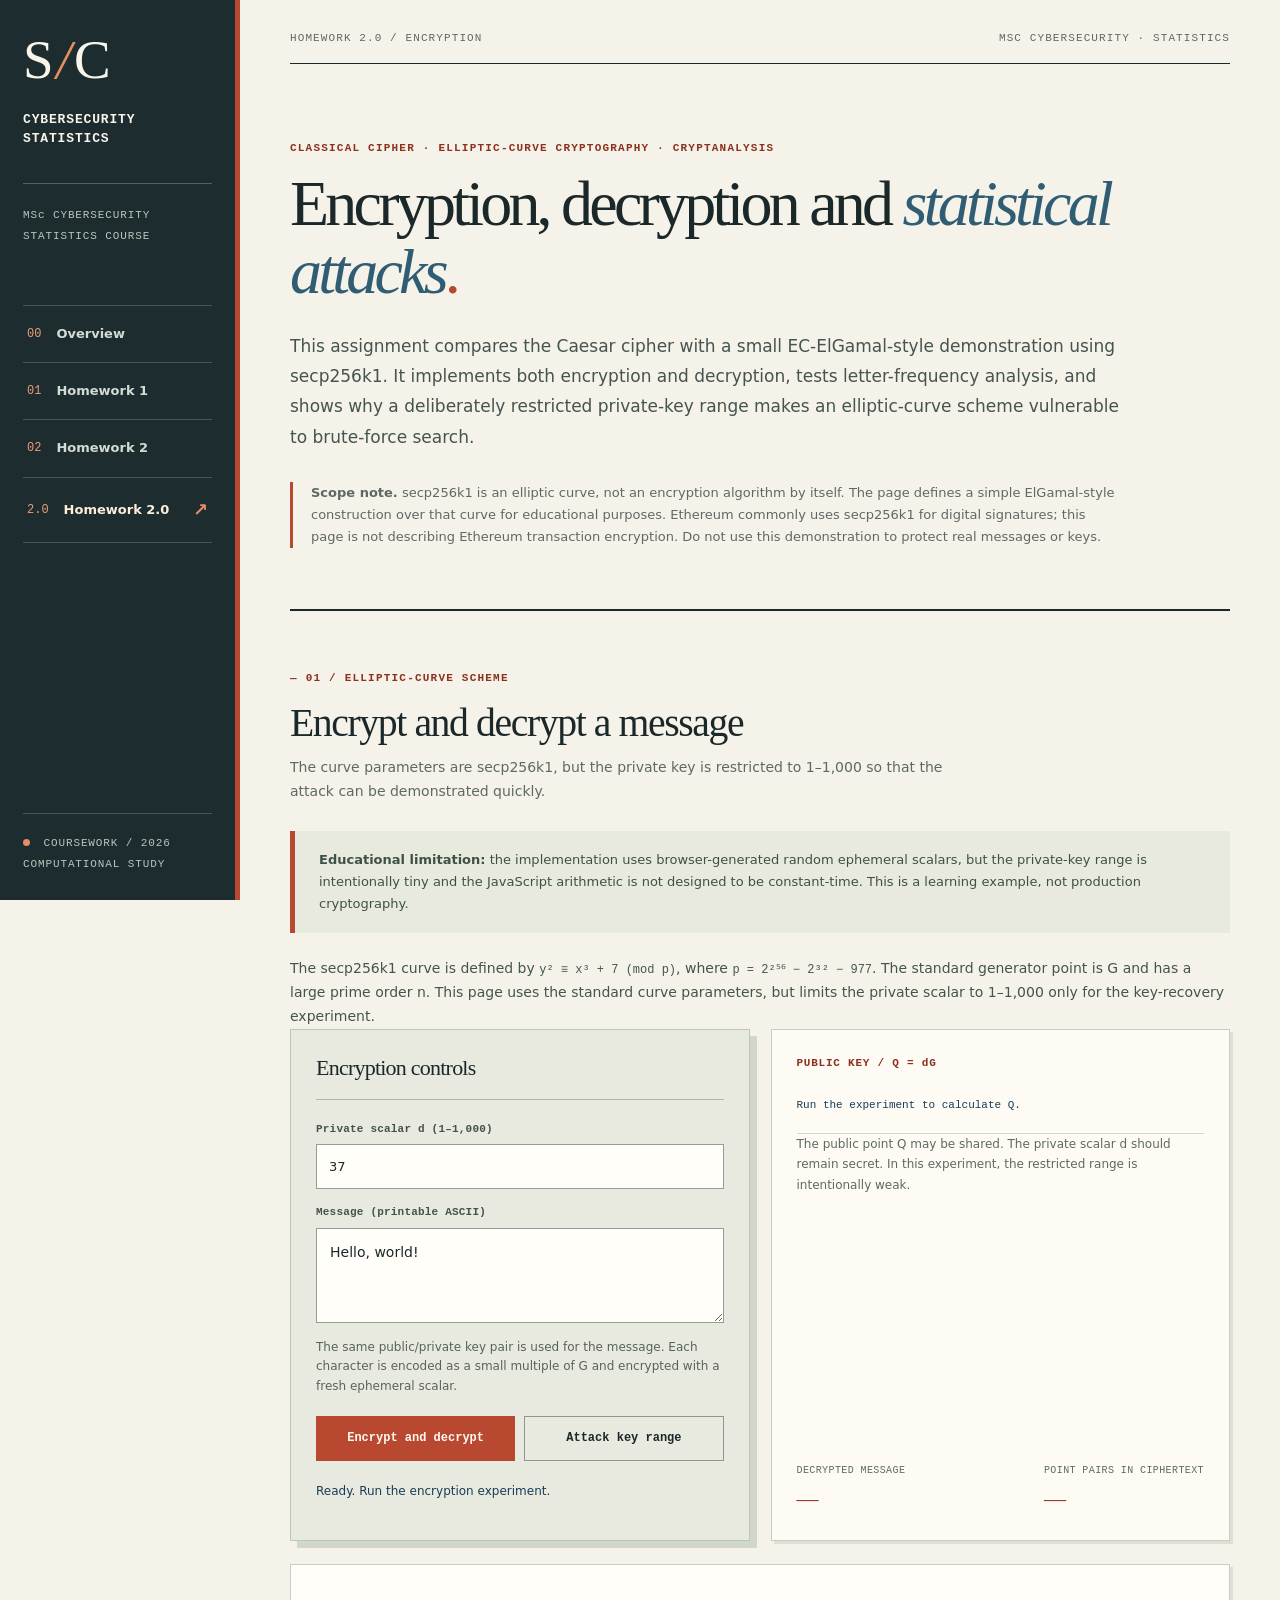
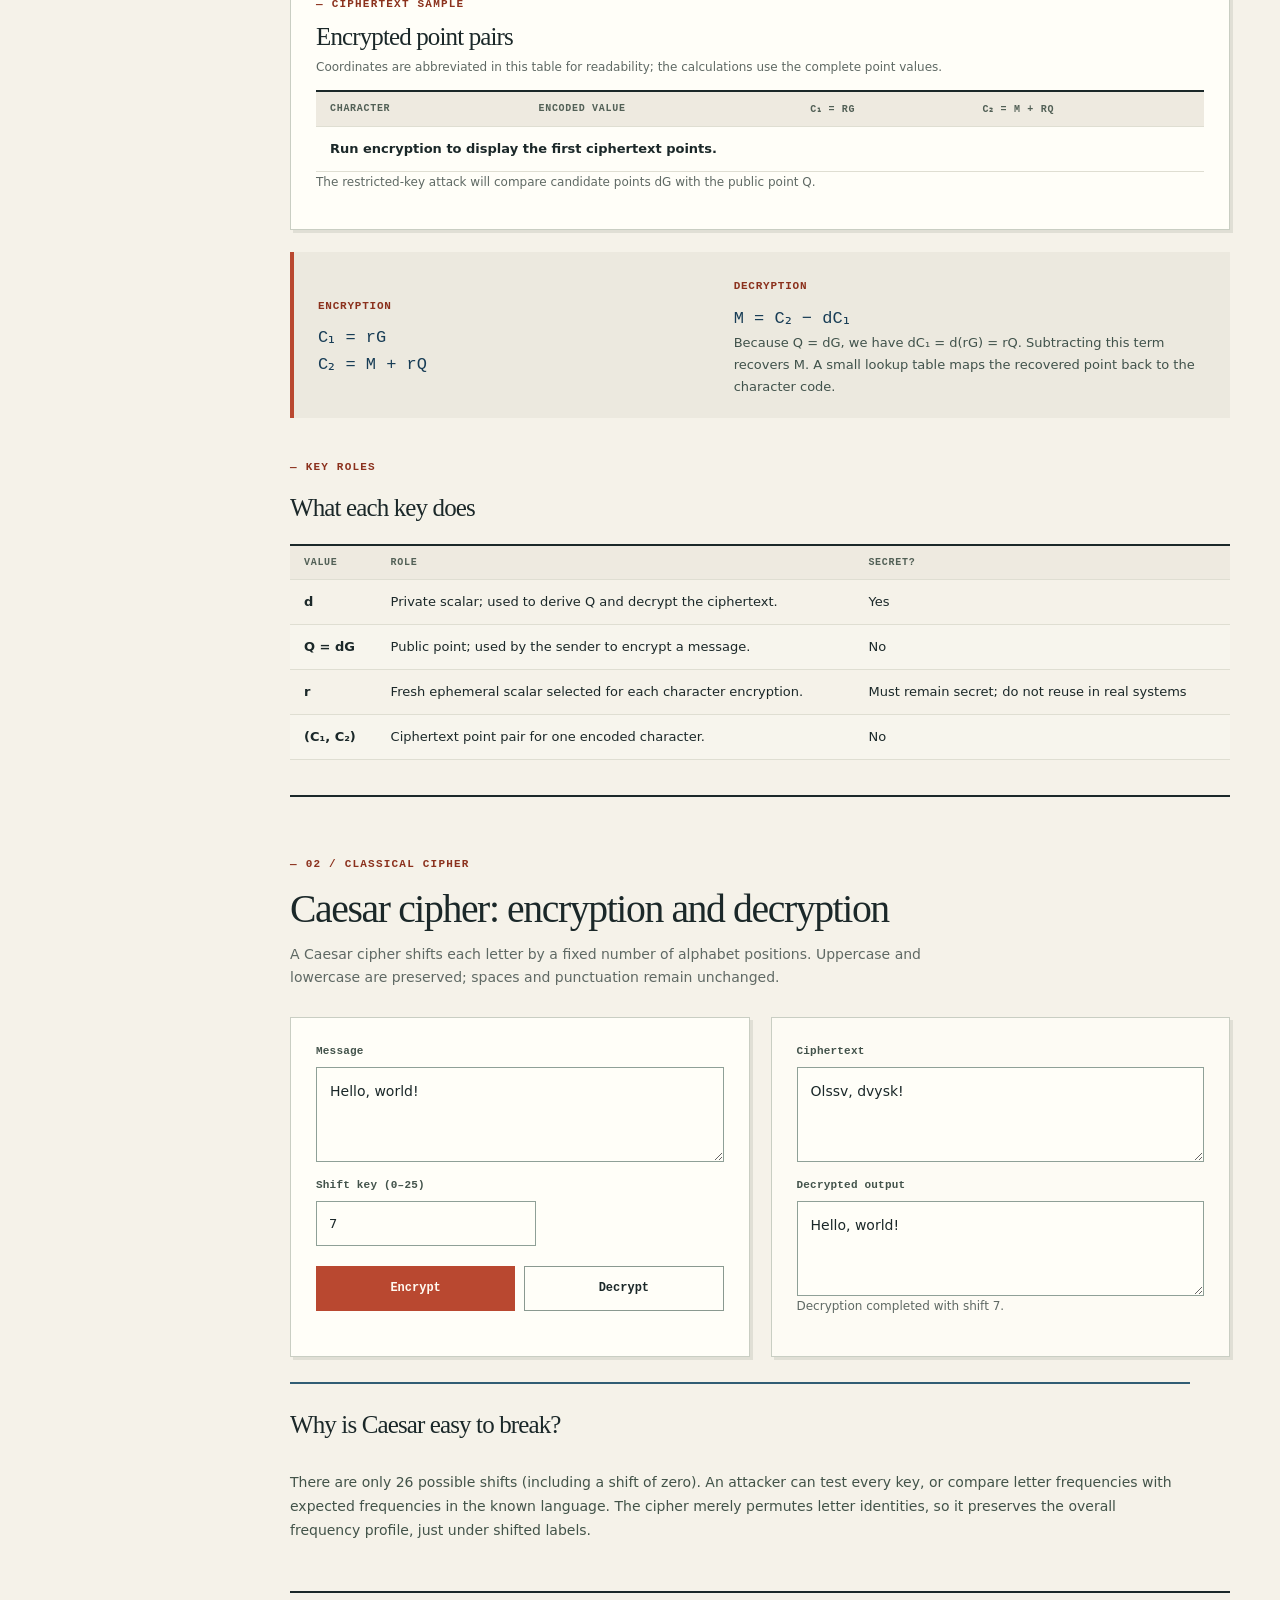
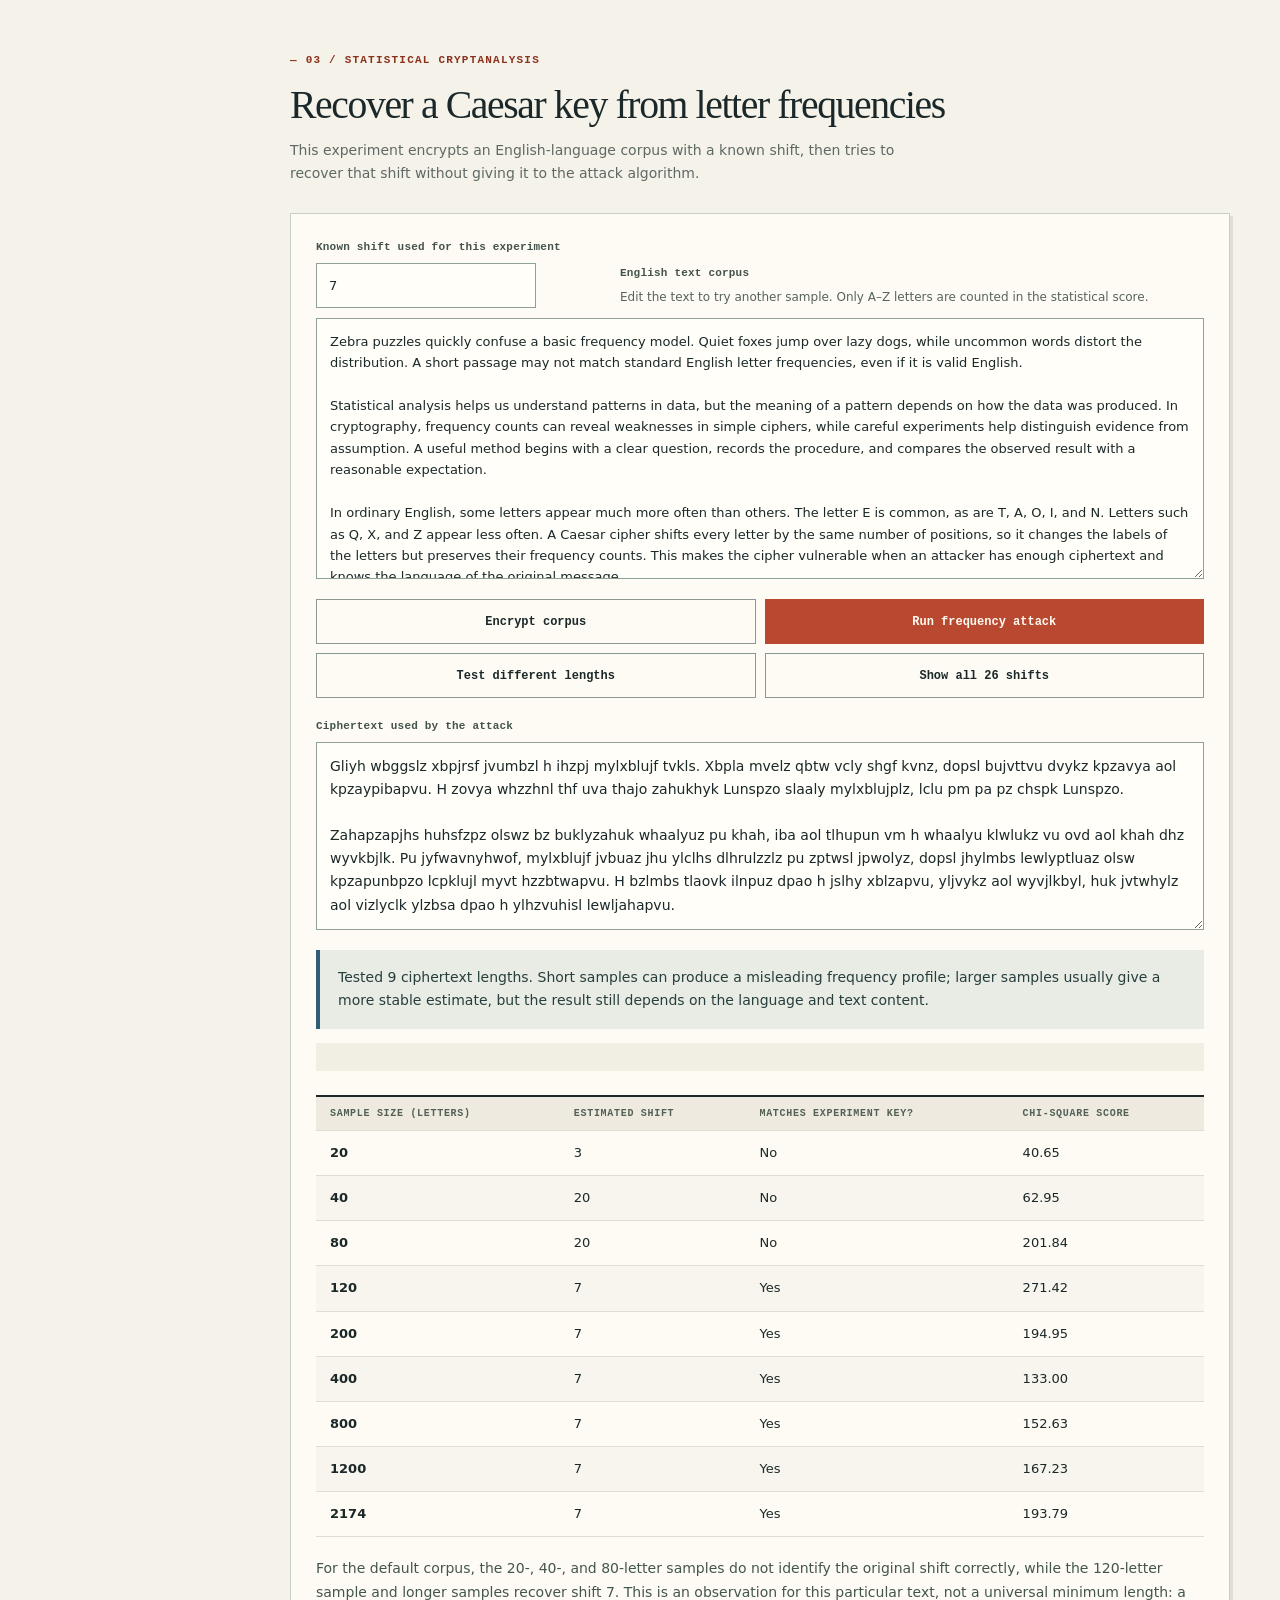
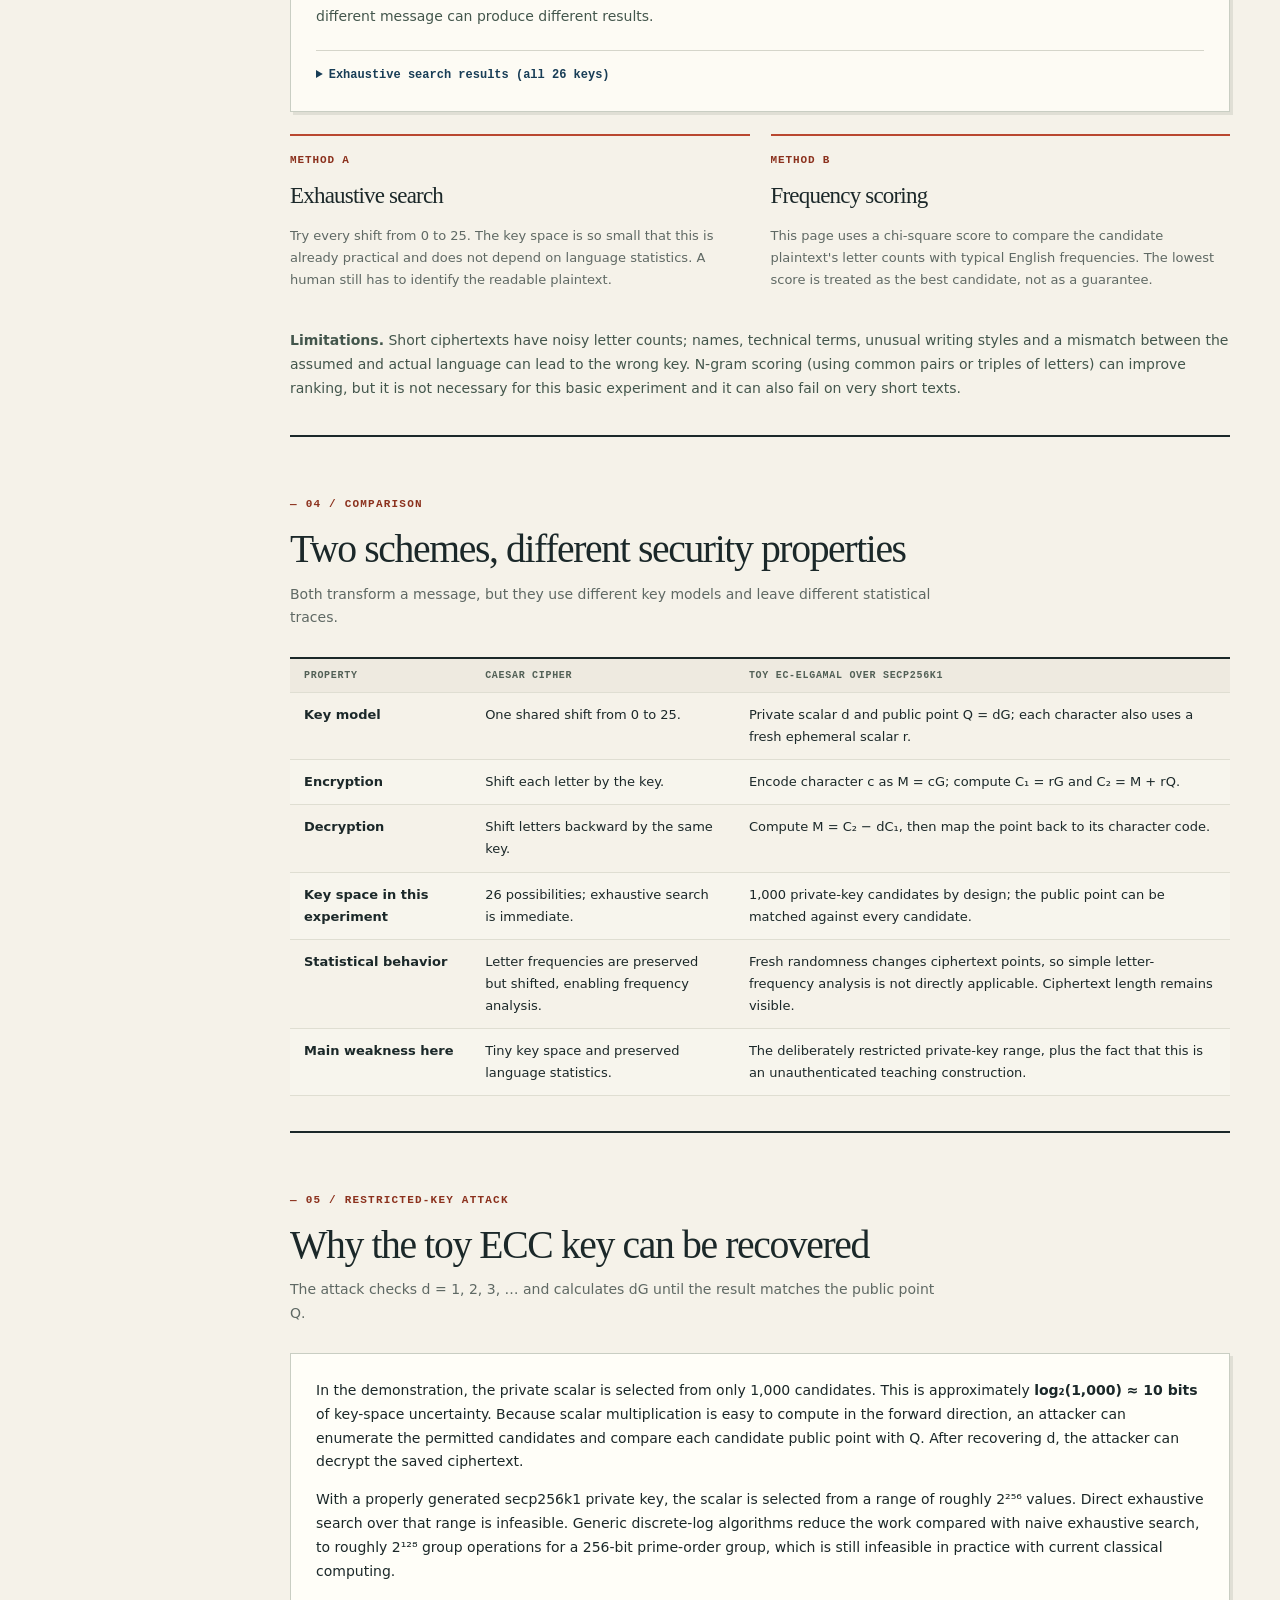
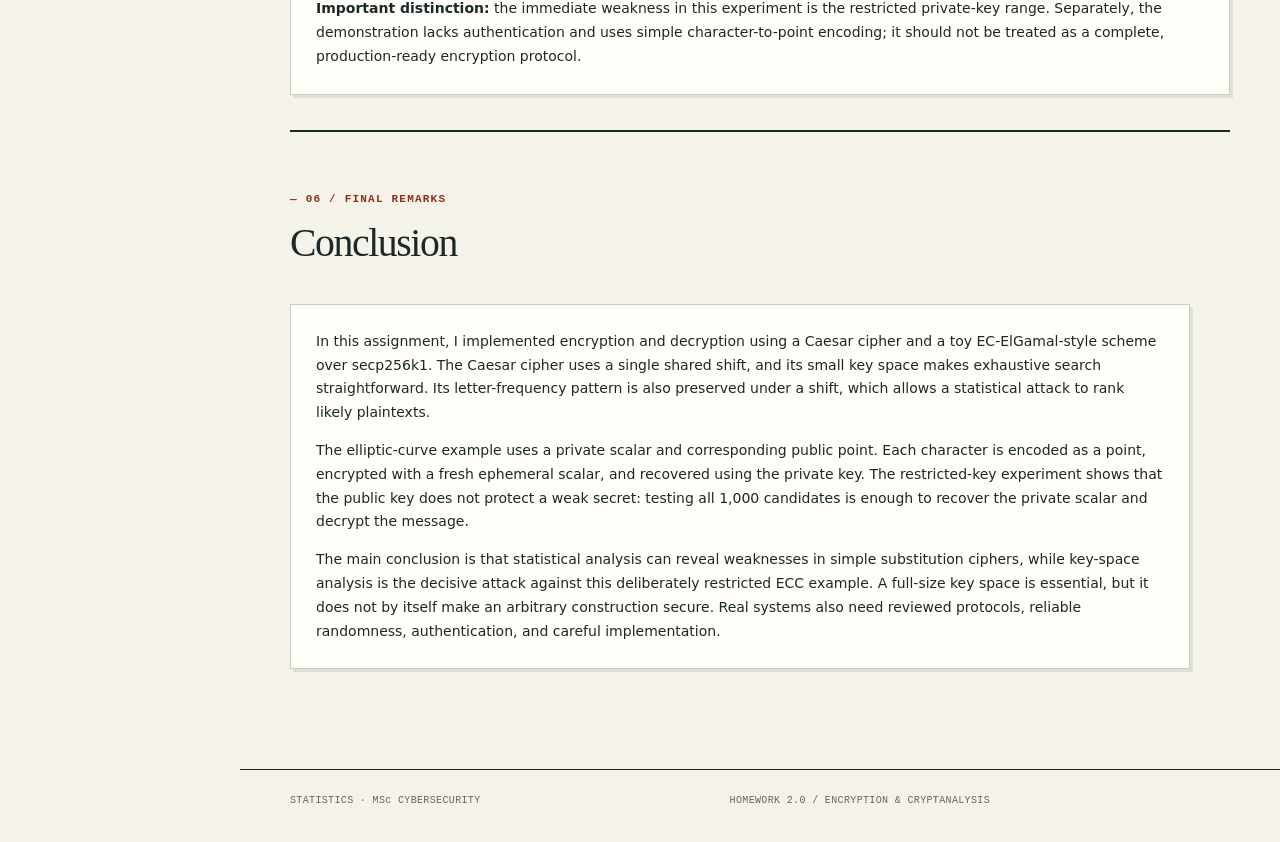
==== homework2-0.html @ fcee2ee7 "homework2" ====
<!DOCTYPE html>
<html lang="en">
<head>
  <meta charset="utf-8">
  <meta name="viewport" content="width=device-width, initial-scale=1">
  <meta name="description" content="Homework 2.0: a toy elliptic-curve encryption demonstration, Caesar cipher, and statistical cryptanalysis.">
  <title>Homework 2.0 — Encryption and Statistical Cryptanalysis</title>
  <link rel="stylesheet" href="css/style.css">
  <link rel="stylesheet" href="css/homework2-0.css">
  <script src="js/secp256k1-toy.js" defer></script>
  <script src="js/classical-cipher.js" defer></script>
  <script src="js/homework2-0.js" defer></script>
</head>
<body>
<header class="siteRail" aria-label="Course navigation">
  <a href="index.html" class="railIdentity" aria-label="Cybersecurity Statistics home"><span class="railMark">S<span class="markSlash">/</span>C</span><span class="railName">CYBERSECURITY<br>STATISTICS</span></a>
  <div class="railDivider"></div>
  <div class="railEyebrow">MSc CYBERSECURITY<br>STATISTICS COURSE</div>
  <nav class="railNav" aria-label="Main navigation">
    <a href="index.html"><span class="railNum">00</span> Overview</a>
    <a href="homework1.html"><span class="railNum">01</span> Homework 1</a>
    <a href="homework2.html"><span class="railNum">02</span> Homework 2</a>
    <a class="isCurrent" href="homework2-0.html"><span class="railNum">2.0</span> Homework 2.0</a>
  </nav>
  <div class="railFoot"><span class="railDot" aria-hidden="true"></span> COURSEWORK / 2026<br>COMPUTATIONAL STUDY</div>
</header>

<main class="wrap">
  <div class="documentHeader"><span>HOMEWORK 2.0 / ENCRYPTION</span><span>MSc CYBERSECURITY · STATISTICS</span></div>

  <section class="walletIntro" aria-labelledby="pageTitle">
    <p class="overline">Classical cipher · Elliptic-curve cryptography · Cryptanalysis</p>
    <h1 id="pageTitle">Encryption, decryption and <em>statistical attacks</em><span class="period">.</span></h1>
    <p class="lead">This assignment compares the Caesar cipher with a small EC-ElGamal-style demonstration using secp256k1. It implements both encryption and decryption, tests letter-frequency analysis, and shows why a deliberately restricted private-key range makes an elliptic-curve scheme vulnerable to brute-force search.</p>
    <p class="walletContext"><strong>Scope note.</strong> secp256k1 is an elliptic curve, not an encryption algorithm by itself. The page defines a simple ElGamal-style construction over that curve for educational purposes. Ethereum commonly uses secp256k1 for digital signatures; this page is not describing Ethereum transaction encryption. Do not use this demonstration to protect real messages or keys.</p>
  </section>

  <section class="section" id="ecc-demo" aria-labelledby="eccTitle">
    <div class="sectionhead">
      <div><span class="tag">01 / Elliptic-curve scheme</span><h2 id="eccTitle">Encrypt and decrypt a message</h2><p class="sub">The curve parameters are secp256k1, but the private key is restricted to 1–1,000 so that the attack can be demonstrated quickly.</p></div>
    </div>

    <div class="callout eccWarning"><strong>Educational limitation:</strong> the implementation uses browser-generated random ephemeral scalars, but the private-key range is intentionally tiny and the JavaScript arithmetic is not designed to be constant-time. This is a learning example, not production cryptography.</div>
    <p class="walletParagraph">The secp256k1 curve is defined by <code>y² ≡ x³ + 7 (mod p)</code>, where <code>p = 2²⁵⁶ − 2³² − 977</code>. The standard generator point is G and has a large prime order n. This page uses the standard curve parameters, but limits the private scalar to 1–1,000 only for the key-recovery experiment.</p>

    <div class="grid two eccLayout">
      <div class="card controlPanel eccControls">
        <h3>Encryption controls</h3>
        <div class="field">
          <label for="eccPrivateKey">Private scalar d (1–1,000)</label>
          <input id="eccPrivateKey" type="number" min="1" max="1000" step="1" value="37">
        </div>
        <div class="field eccMessageField">
          <label for="eccMessage">Message (printable ASCII)</label>
          <textarea id="eccMessage" rows="3" maxlength="80">Hello, world!</textarea>
        </div>
        <p class="inputHint">The same public/private key pair is used for the message. Each character is encoded as a small multiple of G and encrypted with a fresh ephemeral scalar.</p>
        <div class="buttons">
          <button class="btn primary" id="eccEncryptBtn" type="button">Encrypt and decrypt</button>
          <button class="btn" id="eccAttackBtn" type="button">Attack key range</button>
        </div>
        <p class="status" id="eccStatus" role="status" aria-live="polite">Ready. Run the encryption experiment.</p>
      </div>

      <div class="card eccKeyCard">
        <p class="exampleLabel">PUBLIC KEY / Q = dG</p>
        <div class="eccKeyValue" id="eccPublicKey">Run the experiment to calculate Q.</div>
        <p class="small">The public point Q may be shared. The private scalar d should remain secret. In this experiment, the restricted range is intentionally weak.</p>
        <div class="eccResultPair">
          <div><span>Decrypted message</span><strong id="eccDecrypted">—</strong></div>
          <div><span>Point pairs in ciphertext</span><strong id="eccPairCount">—</strong></div>
        </div>
      </div>
    </div>

    <div class="card eccCipherCard">
      <div class="sectionhead compactHead"><div><span class="tag">Ciphertext sample</span><h3>Encrypted point pairs</h3><p class="sub">Coordinates are abbreviated in this table for readability; the calculations use the complete point values.</p></div></div>
      <div class="tableWrap">
        <table class="walletTable">
          <thead><tr><th scope="col">Character</th><th scope="col">Encoded value</th><th scope="col">C₁ = rG</th><th scope="col">C₂ = M + rQ</th></tr></thead>
          <tbody id="eccCipherRows"><tr><td colspan="4">Run encryption to display the first ciphertext points.</td></tr></tbody>
        </table>
      </div>
      <p class="small" id="eccAttackResult" aria-live="polite">The restricted-key attack will compare candidate points dG with the public point Q.</p>
    </div>

    <div class="walletPath eccFormulaPath">
      <div><span class="exampleLabel">ENCRYPTION</span><div class="pathText">C₁ = rG<br>C₂ = M + rQ</div></div>
      <div><span class="exampleLabel">DECRYPTION</span><div class="pathText">M = C₂ − dC₁</div><p>Because Q = dG, we have dC₁ = d(rG) = rQ. Subtracting this term recovers M. A small lookup table maps the recovered point back to the character code.</p></div>
    </div>

    <div class="sectionhead subsectionHead"><div><span class="tag">Key roles</span><h3>What each key does</h3></div></div>
    <div class="tableWrap">
      <table class="walletTable">
        <thead><tr><th scope="col">Value</th><th scope="col">Role</th><th scope="col">Secret?</th></tr></thead>
        <tbody>
          <tr><td>d</td><td>Private scalar; used to derive Q and decrypt the ciphertext.</td><td>Yes</td></tr>
          <tr><td>Q = dG</td><td>Public point; used by the sender to encrypt a message.</td><td>No</td></tr>
          <tr><td>r</td><td>Fresh ephemeral scalar selected for each character encryption.</td><td>Must remain secret; do not reuse in real systems</td></tr>
          <tr><td>(C₁, C₂)</td><td>Ciphertext point pair for one encoded character.</td><td>No</td></tr>
        </tbody>
      </table>
    </div>
  </section>

  <section class="section" id="caesar-demo" aria-labelledby="caesarTitle">
    <div class="sectionhead"><div><span class="tag">02 / Classical cipher</span><h2 id="caesarTitle">Caesar cipher: encryption and decryption</h2><p class="sub">A Caesar cipher shifts each letter by a fixed number of alphabet positions. Uppercase and lowercase are preserved; spaces and punctuation remain unchanged.</p></div></div>
    <div class="grid two">
      <div class="card">
        <div class="field"><label for="caesarMessage">Message</label><textarea id="caesarMessage" rows="3">Hello, world!</textarea></div>
        <div class="field caesarShiftField"><label for="caesarShift">Shift key (0–25)</label><input id="caesarShift" type="number" min="0" max="25" step="1" value="7"></div>
        <div class="buttons"><button class="btn primary" id="caesarEncryptBtn" type="button">Encrypt</button><button class="btn" id="caesarDecryptBtn" type="button">Decrypt</button></div>
      </div>
      <div class="card caesarOutputCard">
        <div class="field"><label for="caesarCiphertext">Ciphertext</label><textarea id="caesarCiphertext" rows="3" spellcheck="false"></textarea></div>
        <div class="field"><label for="caesarPlaintext">Decrypted output</label><textarea id="caesarPlaintext" rows="3" readonly></textarea></div>
        <p class="small" id="caesarStatus" role="status" aria-live="polite">The default message is ready to encrypt.</p>
      </div>
    </div>
    <div class="walletCompare">
      <h3>Why is Caesar easy to break?</h3>
      <p>There are only 26 possible shifts (including a shift of zero). An attacker can test every key, or compare letter frequencies with expected frequencies in the known language. The cipher merely permutes letter identities, so it preserves the overall frequency profile, just under shifted labels.</p>
    </div>
  </section>

  <section class="section" id="frequency-attack" aria-labelledby="frequencyTitle">
    <div class="sectionhead"><div><span class="tag">03 / Statistical cryptanalysis</span><h2 id="frequencyTitle">Recover a Caesar key from letter frequencies</h2><p class="sub">This experiment encrypts an English-language corpus with a known shift, then tries to recover that shift without giving it to the attack algorithm.</p></div></div>
    <div class="card frequencyCard">
      <div class="controlGrid frequencyControls">
        <div class="field"><label for="frequencyShift">Known shift used for this experiment</label><input id="frequencyShift" type="number" min="0" max="25" step="1" value="7"></div>
        <div class="field"><label for="frequencyCorpus">English text corpus</label><span class="inputHint">Edit the text to try another sample. Only A–Z letters are counted in the statistical score.</span></div>
      </div>
      <textarea class="corpusArea" id="frequencyCorpus" rows="11" spellcheck="true" aria-label="English text corpus"></textarea>
      <div class="buttons frequencyButtons">
        <button class="btn" id="frequencyEncryptBtn" type="button">Encrypt corpus</button>
        <button class="btn primary" id="frequencyAttackBtn" type="button">Run frequency attack</button>
        <button class="btn" id="frequencyLengthsBtn" type="button">Test different lengths</button>
        <button class="btn" id="frequencyCandidatesBtn" type="button">Show all 26 shifts</button>
      </div>
      <div class="field"><label for="frequencyCiphertext">Ciphertext used by the attack</label><textarea class="corpusArea" id="frequencyCiphertext" rows="7" spellcheck="false"></textarea></div>
      <div class="attackSummary" id="frequencyAttackResult" aria-live="polite">Encrypt the corpus, then run the frequency attack.</div>
      <div class="attackPlaintext" id="frequencyRecoveredText" aria-live="polite"></div>
      <div class="tableWrap lengthTableWrap">
        <table class="walletTable">
          <thead><tr><th scope="col">Sample size (letters)</th><th scope="col">Estimated shift</th><th scope="col">Matches experiment key?</th><th scope="col">Chi-square score</th></tr></thead>
          <tbody id="frequencyLengthRows"><tr><td colspan="4">Choose “Test different lengths” to compare sample sizes.</td></tr></tbody>
        </table>
      </div>
      <p class="walletParagraph">For the default corpus, the 20-, 40-, and 80-letter samples do not identify the original shift correctly, while the 120-letter sample and longer samples recover shift 7. This is an observation for this particular text, not a universal minimum length: a different message can produce different results.</p>
      <details class="candidateDetails" id="candidateDetails">
        <summary>Exhaustive search results (all 26 keys)</summary>
        <div class="tableWrap"><table class="walletTable"><thead><tr><th scope="col">Candidate shift</th><th scope="col">Beginning of candidate plaintext</th><th scope="col">Chi-square score</th></tr></thead><tbody id="frequencyCandidateRows"><tr><td colspan="3">Choose “Show all 26 shifts”.</td></tr></tbody></table></div>
      </details>
    </div>
    <div class="grid two frequencyNotes">
      <article class="frequencyNote"><div class="num">METHOD A</div><h3>Exhaustive search</h3><p>Try every shift from 0 to 25. The key space is so small that this is already practical and does not depend on language statistics. A human still has to identify the readable plaintext.</p></article>
      <article class="frequencyNote"><div class="num">METHOD B</div><h3>Frequency scoring</h3><p>This page uses a chi-square score to compare the candidate plaintext's letter counts with typical English frequencies. The lowest score is treated as the best candidate, not as a guarantee.</p></article>
    </div>
    <p class="walletParagraph"><strong>Limitations.</strong> Short ciphertexts have noisy letter counts; names, technical terms, unusual writing styles and a mismatch between the assumed and actual language can lead to the wrong key. N-gram scoring (using common pairs or triples of letters) can improve ranking, but it is not necessary for this basic experiment and it can also fail on very short texts.</p>
  </section>

  <section class="section" id="comparison" aria-labelledby="comparisonTitle">
    <div class="sectionhead"><div><span class="tag">04 / Comparison</span><h2 id="comparisonTitle">Two schemes, different security properties</h2><p class="sub">Both transform a message, but they use different key models and leave different statistical traces.</p></div></div>
    <div class="tableWrap">
      <table class="walletTable comparisonTable">
        <thead><tr><th scope="col">Property</th><th scope="col">Caesar cipher</th><th scope="col">Toy EC-ElGamal over secp256k1</th></tr></thead>
        <tbody>
          <tr><td>Key model</td><td>One shared shift from 0 to 25.</td><td>Private scalar d and public point Q = dG; each character also uses a fresh ephemeral scalar r.</td></tr>
          <tr><td>Encryption</td><td>Shift each letter by the key.</td><td>Encode character c as M = cG; compute C₁ = rG and C₂ = M + rQ.</td></tr>
          <tr><td>Decryption</td><td>Shift letters backward by the same key.</td><td>Compute M = C₂ − dC₁, then map the point back to its character code.</td></tr>
          <tr><td>Key space in this experiment</td><td>26 possibilities; exhaustive search is immediate.</td><td>1,000 private-key candidates by design; the public point can be matched against every candidate.</td></tr>
          <tr><td>Statistical behavior</td><td>Letter frequencies are preserved but shifted, enabling frequency analysis.</td><td>Fresh randomness changes ciphertext points, so simple letter-frequency analysis is not directly applicable. Ciphertext length remains visible.</td></tr>
          <tr><td>Main weakness here</td><td>Tiny key space and preserved language statistics.</td><td>The deliberately restricted private-key range, plus the fact that this is an unauthenticated teaching construction.</td></tr>
        </tbody>
      </table>
    </div>
  </section>

  <section class="section" id="ecc-attack" aria-labelledby="attackTitle">
    <div class="sectionhead"><div><span class="tag">05 / Restricted-key attack</span><h2 id="attackTitle">Why the toy ECC key can be recovered</h2><p class="sub">The attack checks d = 1, 2, 3, … and calculates dG until the result matches the public point Q.</p></div></div>
    <div class="card attackExplanation">
      <p>In the demonstration, the private scalar is selected from only 1,000 candidates. This is approximately <strong>log₂(1,000) ≈ 10 bits</strong> of key-space uncertainty. Because scalar multiplication is easy to compute in the forward direction, an attacker can enumerate the permitted candidates and compare each candidate public point with Q. After recovering d, the attacker can decrypt the saved ciphertext.</p>
      <p>With a properly generated secp256k1 private key, the scalar is selected from a range of roughly 2²⁵⁶ values. Direct exhaustive search over that range is infeasible. Generic discrete-log algorithms reduce the work compared with naive exhaustive search, to roughly 2¹²⁸ group operations for a 256-bit prime-order group, which is still infeasible in practice with current classical computing.</p>
      <p><strong>Important distinction:</strong> the immediate weakness in this experiment is the restricted private-key range. Separately, the demonstration lacks authentication and uses simple character-to-point encoding; it should not be treated as a complete, production-ready encryption protocol.</p>
    </div>
  </section>

  <section class="section" id="conclusion" aria-labelledby="conclusionTitle">
    <div class="sectionhead"><div><span class="tag">06 / Final remarks</span><h2 id="conclusionTitle">Conclusion</h2></div></div>
    <div class="card walletConclusion">
      <p>In this assignment, I implemented encryption and decryption using a Caesar cipher and a toy EC-ElGamal-style scheme over secp256k1. The Caesar cipher uses a single shared shift, and its small key space makes exhaustive search straightforward. Its letter-frequency pattern is also preserved under a shift, which allows a statistical attack to rank likely plaintexts.</p>
      <p>The elliptic-curve example uses a private scalar and corresponding public point. Each character is encoded as a point, encrypted with a fresh ephemeral scalar, and recovered using the private key. The restricted-key experiment shows that the public key does not protect a weak secret: testing all 1,000 candidates is enough to recover the private scalar and decrypt the message.</p>
      <p>The main conclusion is that statistical analysis can reveal weaknesses in simple substitution ciphers, while key-space analysis is the decisive attack against this deliberately restricted ECC example. A full-size key space is essential, but it does not by itself make an arbitrary construction secure. Real systems also need reviewed protocols, reliable randomness, authentication, and careful implementation.</p>
    </div>
  </section>
</main>

<footer class="footer"><div class="wrap"><span>STATISTICS · MSc CYBERSECURITY</span><span>HOMEWORK 2.0 / ENCRYPTION & CRYPTANALYSIS</span></div></footer>
</body>
</html>
---- css/style.css ----
/*
 * FIELD NOTES — bespoke editorial layout for Statistics / Homework 01.
 * A paper-and-ink research notebook rather than a conventional tech dashboard.
 * No frameworks, dependencies or externally loaded fonts.
 */
:root {
  color-scheme: light;
  --paper: #f5f2e9;
  --surface: #fffef8;
  --ink: #1b2829;
  --muted: #5f6964;
  --quiet: #8b918a;
  --line: #d5d5ca;
  --faint: #e9e6dc;
  --red: #b94830;
  --red-strong: #8b311d;
  --blue: #315d74;
  --blue-deep: #183d56;
  --ochre: #da9e40;
  --rail: 240px;
  --mono: 'SFMono-Regular',Consolas,'Liberation Mono',monospace;
  --serif: Georgia,'Times New Roman',serif;
  --sans: system-ui,-apple-system,BlinkMacSystemFont,'Segoe UI',sans-serif;
}
*, *::before, *::after { box-sizing:border-box }
html { scroll-behavior:smooth }
body { margin:0; background:var(--paper); color:var(--ink); font:15px/1.7 var(--sans); }
h1,h2,h3,p {margin-top:0}
a { color:var(--blue-deep) }
button,input,select { font:inherit }
button {cursor:pointer}
::selection {background:#e9c9a9; color:#1b2829}
:focus-visible {outline:3px solid var(--red);outline-offset:3px}

/* Vertical chapter rail: a different layout from the original top navigation. */
.siteRail { position:fixed; left:0;top:0;bottom:0;width:var(--rail);background:#1d2c2f;color:#f6f1e6;
  display:flex; flex-direction:column; padding:32px 23px 25px; border-right:5px solid var(--red);z-index:20 }
.railIdentity { display:flex; flex-direction:column; gap:23px; text-decoration:none;color:#f8f5ea }
.railMark {display:block; font:normal 55px/1 var(--serif); letter-spacing:-.08em }
.markSlash {color:#e58d63;font-style:italic;margin:0 7px}
.railName {font:700 13px/1.48 var(--mono);letter-spacing:.065em}
.railDivider { height:1px; background:#54605c;margin:35px 0 21px}
.railEyebrow,.railFoot {font:11px/1.9 var(--mono);letter-spacing:.08em;color:#bbc5bd}
.railNav {display:flex;flex-direction:column;margin-top:58px;border-top:1px solid #485653}
.railNav a {display:flex;align-items:center;gap:15px;border-bottom:1px solid #485653;padding:17px 4px;text-decoration:none;
  color:#d2dcd3;font-size:13px;font-weight:600;transition:color .15s,transform .15s}
.railNav a:hover,.railNav a.isCurrent {color:#ffeddb}
.railNav a:hover {transform:translateX(4px)}
.railNav a.isCurrent::after {content:'↗';margin-left:auto;color:#e98966;font-size:18px}
.railNum {font:12px var(--mono);color:#ea9c7b}
.railFoot {margin-top:auto;border-top:1px solid #485653;padding-top:19px}
.railDot {display:inline-block;border-radius:50%;height:7px;width:7px;background:#e28d63;margin-right:6px}

.wrap { width: min(1190px, calc(100% - var(--rail) - 100px));margin:0 auto 0 calc(var(--rail) + 50px) }
.documentHeader { display:flex;justify-content:space-between;gap:20px;padding:30px 0 16px;border-bottom:1px solid var(--ink);
  text-transform:uppercase;letter-spacing:.1em;font:11px/1.5 var(--mono);color:var(--muted) }
.overline,.tag {font:700 11px/1.7 var(--mono);letter-spacing:.11em;text-transform:uppercase;color:var(--red-strong)}
.hero { display:grid;grid-template-columns:minmax(0,1.4fr) minmax(280px,.8fr);align-items:stretch;gap:48px;
  padding:62px 0 72px; min-height:470px }
.heroCopy {display:flex;flex-direction:column;align-items:flex-start}
h1,h2,h3 {font-family:var(--serif);font-weight:400;letter-spacing:-.035em}
h1 {font-size:clamp(46px,5.1vw,83px);line-height:1.06;margin:13px 0 25px;letter-spacing:-.059em}
h1 em {font-weight:400;color:var(--blue);font-style:italic}
.period {color:var(--red)}
.lead {font-size:17px;line-height:1.78;color:#455450;max-width:670px}
.heroSmallprint {display:flex; flex-wrap:wrap; gap:15px 22px;margin-top:auto;padding-top:25px;font:11px/1.4 var(--mono);color:var(--muted)}
.heroSmallprint span {border-top:1px solid var(--line);padding-top:10px;white-space:nowrap}
.heroNote {position:relative; padding:23px 25px 26px;background-color:#f1eee4;
  background-image:linear-gradient(#dfe0d5 1px,transparent 1px),linear-gradient(90deg,#dfe0d5 1px,transparent 1px);
  background-size:25px 25px;border:1px solid #adb7a8;display:flex;flex-direction:column;min-height:330px;
  box-shadow:12px 12px 0 #dbd8cd}
.heroNote::before {content:'';position:absolute;left:-5px;top:26px;bottom:26px;border-left:4px solid var(--red)}
.sheetCorner {display:flex;justify-content:space-between;gap:10px;font:700 11px var(--mono);letter-spacing:.11em}
.sheetCorner span {font-weight:400;color:var(--muted)}
.equation {font:normal clamp(26px,2.6vw,39px)/1.3 var(--serif);letter-spacing:-.015em;
  padding:37px 0 6px;text-align:center;color:#1c3b4b}
.modline {font:12px var(--mono);text-align:center;color:var(--muted)}
.rule {border-top:1px solid #8f9c91;margin:28px 0 14px}
.formulaLabel {font:700 10px var(--mono);letter-spacing:.09em}
.secondEquation {padding:11px 0 10px;color:var(--red-strong)}
.formulaDatum {font:12px/1.7 var(--mono);color:#47564d;text-align:center}
.sheetBottom {margin-top:auto;padding-top:24px;color:#5d6a62;font:9px var(--mono);text-align:center}

/* Section headings use a printed folio and top rule rather than decorative chips. */
.section {padding:53px 0 35px;border-top:2px solid var(--ink);scroll-margin-top:25px}
.sectionhead {display:flex;align-items:flex-end;justify-content:space-between;gap:30px;margin-bottom:27px}
.sectionhead > div:first-child {max-width:750px}
.sectionhead h2 {font-size:clamp(29px,3.1vw,42px);line-height:1.15;margin:11px 0 10px}
.sub {font-size:14px;color:var(--muted);max-width:660px;margin:0}
.section .tag {display:inline-block;color:var(--red-strong)}
.section .tag::before {content:'— ';}
.grid {display:grid;gap:21px}
.workspace {grid-template-columns:minmax(0,1.15fr) minmax(330px,.85fr);align-items:start}
.workspace .figurePanel {grid-column:1;grid-row:1}
.workspace .controlPanel {grid-column:2;grid-row:1}
.two {grid-template-columns:repeat(2,minmax(0,1fr))}
.card {min-width:0;border:1px solid #c9cec3;background:var(--surface);padding:25px;box-shadow:3px 3px 0 #e0dfd5}
.card h3 {font-size:22px;line-height:1.2;margin-bottom:9px}
.card.inner {background:#f5f3ed}
.controlPanel {background:#e8e9df;border-color:#bdc6b9;box-shadow:7px 7px 0 #d2d7cb}
.controlPanel h3 {border-bottom:1px solid #acb8ac;padding-bottom:18px;margin-bottom:21px}
.figurePanel {background:#fffefa}
.figurePanel > .sectionhead {border-bottom:1px solid var(--line);padding-bottom:14px}
.controlGrid {display:grid;grid-template-columns:1fr 1fr;gap:12px}
.field {display:flex;flex-direction:column;gap:7px}
.field label,.fieldLabel {font:700 11px/1.5 var(--mono);letter-spacing:.018em;color:#43534b}
.field input,.field select {width:100%;min-height:45px;padding:10px 12px;background:#fffef8;border:1px solid #8fa097;
  border-radius:0;color:var(--ink);font:13px var(--sans);outline:none}
.field input:focus,.field select:focus {border-color:var(--red);outline:2px solid #e9b1a2;outline-offset:1px}
.inputHint {font-size:12px;color:#57645c;line-height:1.6;margin:10px 0}
.buttons {display:grid;grid-template-columns:1fr 1fr;gap:9px;margin:20px 0}
.btn {background:transparent;color:var(--ink);padding:12px 13px;border:1px solid #8a9990;border-radius:0;
  font:700 12px/1.2 var(--mono);text-decoration:none;min-height:45px;transition:background .14s,color .14s}
.btn:hover {background:#d5dacf}
.btn.primary {background:var(--red);color:#fffaf1;border-color:var(--red)}
.btn.primary:hover {background:var(--red-strong)}
.btn:disabled {opacity:.45;cursor:not-allowed}
.controlsRow {display:flex;align-items:center;justify-content:space-between;gap:15px;flex-wrap:wrap}
input[type=range] {accent-color:var(--red)}
.status {min-height:22px;font-size:12px;margin-top:6px;color:var(--blue-deep)}
.keyOutput {background:#1d3235;color:#fff9eb;margin-top:16px;padding:23px 21px;position:relative}
.keyOutput::before {content:'↘';position:absolute;right:16px;top:9px;color:#ed9b79;font:30px var(--serif)}
.outputhead {font:700 10px var(--mono);letter-spacing:.13em;color:#eac3a8;text-transform:uppercase}
.keyValue {font:normal clamp(33px,3.6vw,46px)/1.2 var(--serif);margin:10px 0 3px;overflow-wrap:anywhere}
.keyOutput .small {color:#dfddd2}
.minirow {margin-top:20px;padding-top:15px;border-top:1px solid #5d7370;
  display:grid;grid-template-columns:1fr 1fr;gap:12px;font:11px/1.5 var(--mono);color:#d8e0d6}
.minirow b {color:#fff3c9}
.stepCard {margin-top:18px;padding:15px 0 0;border-top:1px solid #b6c0b2;min-height:80px}
.stepCard strong {color:var(--red-strong)}
.stepCard .mathline {font:12px/1.75 var(--mono);display:inline-block;overflow-wrap:anywhere;color:#42564e}
.plotOuter {margin:15px auto 0;max-width:650px;aspect-ratio:570/530}
.plotOuter svg {display:block;width:100%;height:auto;background:#f9f8f2}
.plotLegend {display:flex;align-items:center;flex-wrap:wrap;gap:8px 18px;padding:13px 0;margin-top:9px;
  border-top:1px solid var(--line);font:11px var(--mono);color:var(--muted)}
.legendDot {display:inline-block;width:9px;height:9px;margin-right:7px;background:#abb3ab;transform:rotate(45deg)}
.legendDot.legendSubgroup {background:var(--blue)}
.legendDot.legendActive {background:var(--red)}
.stickyHint {font:12px/1.65 var(--sans);color:var(--muted);margin-bottom:0}
.timeline {display:flex;flex-wrap:wrap;gap:6px;margin-top:13px;max-height:195px;overflow:auto}
.chip {padding:7px 9px;background:#f1f1e9;border:1px solid #d6d9d0;font:11px/1.45 var(--mono);color:#4b5c54}
.chip.active {background:var(--red);border-color:var(--red);color:white}
.chip.infinity {border-style:dashed}
.small {font-size:12px;line-height:1.7;color:var(--muted)}
.leadText {font-size:13px;color:#44554e;line-height:1.75}
.pill {border:1px solid #afc0b5;background:#e5ece6;font:11px var(--mono);padding:5px 9px;color:var(--blue-deep)}

/* A data-first statistical layout: ledger metrics and print-like plots. */
.metrics {display:grid;grid-template-columns:repeat(4,minmax(0,1fr));border-top:1px solid var(--ink);border-bottom:1px solid var(--ink);margin:20px 0 24px}
.metric {padding:22px 17px 21px;border-right:1px solid var(--line);min-height:118px}
.metric:first-child {padding-left:0}
.metric:last-child {border-right:0}
.metric .n {font:normal clamp(28px,3vw,40px)/1.08 var(--serif);color:var(--red-strong);margin-bottom:8px}
.metric .lbl {font:11px/1.6 var(--mono);color:#59685f}
.barChart {height:197px;display:flex;align-items:flex-end;gap:3px;border-bottom:1px solid #929e98;padding:16px 0 0;
  background:repeating-linear-gradient(to top,transparent 0,transparent 43px,#e8e8df 44px)}
.barUnit {display:flex;flex-direction:column;align-items:center;justify-content:flex-end;flex:1;min-width:0;height:100%;gap:4px}
.barTop {height:15px;font:9px var(--mono);color:var(--red-strong)}
.bar {background:var(--red);width:74%;min-width:3px;max-width:35px;transition:height .25s ease}
.bar.alt {background:var(--blue)}
.barLabel {font:10px var(--mono);color:#536057;margin-bottom:-24px}
.chartCaption {margin:34px 0 0;font:11px/1.6 var(--mono);color:#57675d}
.bitStack {display:flex;width:100%;height:33px;overflow:hidden;background:#e8e7da;margin:28px 0 13px}
.bit0 {background:var(--blue)}
.bit1 {background:var(--red)}
.bitLabels {display:flex;justify-content:space-between;gap:10px;flex-wrap:wrap;font:11px var(--mono)}
.statMeta {font-size:12px;color:var(--muted)}
#correlations {font:700 15px/1.9 var(--mono)!important;color:var(--red-strong)!important;white-space:pre-line}
.tableWrap {overflow-x:auto;border-top:2px solid var(--ink)}
table {width:100%;border-collapse:collapse;font-size:13px}
th,td {border-bottom:1px solid #dfded2;padding:11px 14px;text-align:left}
th {background:#eeeae0;text-transform:uppercase;font:700 10px var(--mono);letter-spacing:.07em;color:#526056}
tbody tr:nth-child(even) {background:#f7f5ed}
tbody tr:hover {background:#f1eadc}
td:first-child,td:last-child {font-family:var(--mono);font-size:12px}
.callout {padding:18px 24px;background:#e8eadd;border-left:5px solid var(--red);font-size:13px;color:#3f5146}
.formulas {display:grid;grid-template-columns:repeat(2,minmax(0,1fr));gap:1px;background:#bec6bd;border:1px solid #bec6bd}
.formula {padding:21px;background:#fcfbf5;font-size:14px;line-height:1.85;overflow-wrap:anywhere}
.formula b {font:700 11px/1.5 var(--mono);text-transform:uppercase;color:#475a51}
.math {font:14px/1.8 var(--mono);color:var(--red-strong)}
.research {display:grid;grid-template-columns:repeat(3,minmax(0,1fr));gap:20px}
.research article {padding:18px 0;border-top:2px solid var(--red)}
.research .num {font:700 11px var(--mono);letter-spacing:.08em;color:var(--red-strong)}
.research h3 {font-size:23px;margin:10px 0}
.research p {color:#526057}
.footer {margin:65px 0 0 var(--rail);border-top:1px solid var(--ink);padding:22px 0 33px;font:10px/1.7 var(--mono);
  letter-spacing:.035em;color:var(--muted)}
.footer .wrap {display:flex;flex-wrap:wrap;justify-content:space-between;gap:15px;margin-left:50px}

/* Student signature: an editorial colophon, not a dashboard card. */
.studentSignature {
  margin-top:43px;
  display:grid;
  grid-template-columns:65px minmax(0,1fr) auto;
  align-items:center;
  column-gap:20px;
  max-width:790px;
  padding:18px 22px 18px 17px;
  background:#eae8dd;
  border-top:1px solid #adb5a8;
  border-bottom:1px solid #adb5a8;
  border-left:4px solid var(--red);
}
.signatureMonogram {
  display:grid;place-items:center;width:60px;height:60px;
  border:1px solid #aeb9af;border-radius:50%;
  color:var(--blue-deep);background:#f5f2e9;
  font:italic 24px/1 var(--serif);letter-spacing:-.06em;
}
.signatureDetails {display:flex;flex-direction:column;min-width:0}
.signatureLabel {font:700 10px/1.5 var(--mono);letter-spacing:.12em;text-transform:uppercase;color:var(--red-strong)}
.signatureName {font:normal clamp(21px,2.1vw,29px)/1.3 var(--serif);letter-spacing:-.025em;color:var(--ink)}
.signatureSubline {font:11px/1.6 var(--sans);color:var(--muted);margin-top:3px}
.signatureMatricola {display:flex;flex-direction:column;justify-content:center;gap:6px;
  border-left:1px solid #bdc4ba;padding-left:24px;min-width:145px}
.signatureMatricola strong {font:600 20px/1.2 var(--mono);letter-spacing:.015em;color:var(--blue-deep)}
@media(max-width:640px) {
 .studentSignature {grid-template-columns:52px 1fr;column-gap:13px;row-gap:14px;padding:16px 15px;margin-top:33px}
 .signatureMonogram {width:48px;height:48px;font-size:20px}
 .signatureName {font-size:23px}
 .signatureMatricola {grid-column:2;min-width:0;border-left:0;border-top:1px solid #bdc4ba;padding:11px 0 0;gap:2px}
 .signatureMatricola strong {font-size:18px}
}

/* Coursework index: structured as an editorial table of contents. */
.homeHero {position:relative;padding:110px 0 100px;min-height:510px;border-bottom:2px solid var(--ink)}
.homeHero h1 {max-width:940px;margin:17px 0 25px;font-size:clamp(50px,6.5vw,98px)}
.homeHero .lead {max-width:700px}
.homeStamp {display:none}
.indexSection {padding:45px 0 90px}
.indexHead {display:flex;align-items:baseline;justify-content:space-between;gap:20px;margin-bottom:17px}
.indexHead span {font:700 11px var(--mono);color:var(--red-strong)}
.indexHead h2 {font-size:30px;margin:0}
.indexEntry {display:grid;grid-template-columns:90px 1fr auto;gap:24px;align-items:center;
  border-top:1px solid var(--ink);padding:27px 8px;text-decoration:none;color:inherit;transition:background .2s}
.indexEntry:last-child {border-bottom:1px solid var(--ink)}
a.indexEntry:hover {background:#eaece2}
.entryNumber {font:normal 54px/1 var(--serif);color:var(--red)}
.entryText {display:flex;flex-direction:column;gap:5px}
.entryType {font:700 10px var(--mono);letter-spacing:.07em;color:var(--red-strong)}
.entryText strong {font:normal 28px/1.3 var(--serif)}
.entryText > span:last-child {font:13px/1.6 var(--sans);color:var(--muted)}
.entryAction {font:700 12px var(--mono);color:var(--blue-deep);white-space:nowrap}
.entryAction span {font-size:25px;font-weight:400;margin-left:7px}
.future {opacity:.58}

@media (min-width:1550px) { .wrap {width:min(1210px,calc(100% - var(--rail) - 140px));margin-left:calc(var(--rail) + 70px)}
 .footer .wrap {margin-left:70px} }
@media (max-width:1140px) { :root {--rail:200px}
 .siteRail {padding:28px 17px 21px}
 .wrap {width:calc(100% - var(--rail) - 60px);margin-left:calc(var(--rail) + 30px)}
 .footer .wrap {margin-left:30px}
 .hero {gap:27px}
 .workspace {grid-template-columns:minmax(0,1fr) minmax(300px,.83fr)}
 .card {padding:20px}
 .controlGrid {grid-template-columns:1fr}
}
@media (max-width:880px) { :root {--rail:0px}
 .siteRail {position:relative;inset:auto;width:100%;height:auto;padding:14px 20px;background:#1d2c2f;border:0;border-bottom:4px solid var(--red);
  flex-direction:row;align-items:center;justify-content:space-between;gap:20px;flex-wrap:wrap}
 .railIdentity {flex-direction:row;align-items:center;gap:10px}
 .railMark {font-size:32px}
 .railName {font-size:10px}
 .railDivider,.railEyebrow,.railFoot {display:none}
 .railNav {display:flex;flex-direction:row;flex-wrap:wrap;gap:14px;border:0;margin:0}
 .railNav a {padding:4px 0;font-size:12px;border:0}
 .railNav a.isCurrent::after {display:none}
 .wrap {width:calc(100% - 44px);margin:0 auto}
 .footer {margin-left:0}
 .footer .wrap {margin:0 auto}
 .hero {padding:45px 0 53px;grid-template-columns:1.15fr .85fr}
 .workspace {grid-template-columns:1fr}
 .workspace .figurePanel {grid-column:1;grid-row:2}
 .workspace .controlPanel {grid-column:1;grid-row:1}
 .controlGrid {grid-template-columns:1fr 1fr}
 .metrics {grid-template-columns:repeat(2,minmax(0,1fr))}
 .metric:nth-child(2) {border-right:0}
 .metric:nth-child(-n+2) {border-bottom:1px solid var(--line)}
}
@media (max-width:640px) {
 .siteRail {padding:12px 15px;align-items:flex-start}
 .railNav {width:100%;justify-content:space-between;gap:7px}
 .railNav a {font:10px var(--mono)}
 .railNum {font-size:10px}
 .wrap {width:calc(100% - 32px)}
 .documentHeader {font-size:9px;flex-wrap:wrap;padding-top:18px}
 .hero {grid-template-columns:1fr;gap:27px;padding:40px 0}
 h1 {font-size:clamp(45px,11vw,72px)}
 .heroSmallprint {gap:8px}
 .heroNote {min-height:310px;box-shadow:7px 7px 0 #dbd8cd}
 .section {padding-top:36px}
 .sectionhead {display:block}
 .sectionhead > .field {margin-top:17px}
 .two,.formulas,.research {grid-template-columns:1fr}
 .research {gap:15px}
 .research article {padding:15px 0}
 .controlGrid {grid-template-columns:1fr}
 .card {padding:17px}
 .metrics {grid-template-columns:repeat(2,minmax(0,1fr))}
 .metric {padding:17px 10px;min-height:106px}
 .metric:first-child {padding-left:5px}
 .metric .n {font-size:29px}
 .metric .lbl {font-size:10px}
 .plotLegend {font-size:10px}
 .homeHero {padding:60px 0 70px;min-height:0}
 .homeHero h1 {font-size:clamp(46px,12vw,76px)}
 .indexHead {display:block}
 .indexHead h2 {margin-top:10px}
 .indexEntry {grid-template-columns:42px 1fr;gap:14px;padding:24px 0}
 .entryNumber {font-size:36px}
 .entryText strong {font-size:22px}
 .entryAction {grid-column:2}
}
@media (prefers-reduced-motion:reduce) {*,*::before,*::after {scroll-behavior:auto!important;transition:none!important}}

/* Homework 02 — same paper-and-ink visual system; intentionally simple. */
.walletIntro {padding:75px 0 61px}
.walletIntro h1 {max-width:920px;font-size:clamp(45px,5vw,78px)}
.walletIntro .lead {max-width:830px}
.walletContext {font-size:13px;color:var(--muted);max-width:830px;border-left:3px solid var(--red);padding-left:18px;margin:30px 0 0}
.walletFlow {list-style:none;margin:0;padding:0;border-top:1px solid var(--ink)}
.walletFlow li {display:grid;grid-template-columns:58px minmax(0,1fr);column-gap:20px;padding:19px 12px;border-bottom:1px solid var(--line)}
.flowStage {font:24px/1.5 var(--serif);color:var(--red-strong)}
.walletFlow strong {font-size:16px;color:var(--ink)}
.walletFlow p {margin:5px 0 0;color:var(--muted);font-size:13px}
.walletTable td:first-child {font-family:var(--sans);font-size:13px;font-weight:600}
.walletTable td:last-child {font-family:var(--sans);font-size:13px}
.walletTable th {white-space:nowrap}
.walletPath {display:grid;grid-template-columns:minmax(0,1fr) minmax(0,1.2fr);gap:22px;background:#ece9df;border-left:4px solid var(--red);padding:20px 24px;margin-top:20px;align-items:center}
.walletPath p {margin:0;font-size:13px;color:#40524b}
.walletPath .pathText {font:21px/1.6 var(--mono);color:var(--blue-deep);overflow-wrap:anywhere;margin-top:7px}
.walletExample {max-width:100%}
.exampleLabel {font:700 11px/1.6 var(--mono);letter-spacing:.07em;color:var(--red-strong);margin-bottom:12px}
.exampleWords {font:17px/1.8 var(--serif);background:#f1f0e8;padding:18px 20px;border-left:3px solid var(--blue)}
.walletExample .tableWrap {margin-bottom:13px}
.walletExample th {font-size:11px;width:200px}
.walletExample td {font-family:var(--sans);font-size:13px}
.walletExample code,.walletParagraph code,.walletMeasured code {font:12px/1.65 var(--mono);overflow-wrap:anywhere}
.addressCode {word-break:break-all}
.walletParagraph {font-size:14px;color:#43564c;margin:20px 0 0}
.walletStats {display:grid;grid-template-columns:repeat(3,minmax(0,1fr));gap:20px;margin-bottom:22px}
.walletStat {padding:14px 0 0;border-top:2px solid var(--red)}
.walletStat h3 {font-size:22px;margin:0 0 9px}
.walletStat p {font-size:13px;color:var(--muted)}
.walletMeasured {background:#fdfbf4}
.walletMeasured h3 {font-size:26px}
.walletMeasured > p {font-size:13px}
.measuredGrid {display:grid;grid-template-columns:repeat(3,minmax(0,1fr));margin:23px 0;border-top:1px solid var(--line);border-bottom:1px solid var(--line)}
.measuredGrid > div {padding:21px 14px;border-right:1px solid var(--line)}
.measuredGrid > div:last-child {border-right:0}
.measuredGrid strong {display:block;font:normal clamp(22px,2.5vw,34px)/1.3 var(--serif);color:var(--red-strong)}
.measuredGrid span {display:block;font:11px/1.5 var(--mono);color:var(--muted)}
.walletCompare {border-top:2px solid var(--blue);margin-top:25px;padding:20px 0 0;max-width:900px}
.walletCompare h3 {font-size:25px}
.walletCompare p {font-size:14px;color:#425349}
.walletConclusion {max-width:900px}
.walletConclusion p {font-size:14px}
.walletConclusion p:last-child {margin-bottom:0}
.walletSources {margin:0;padding-left:23px;font-size:13px;line-height:2.1}
.walletSources a {text-underline-offset:3px}
@media(max-width:740px) {
  .walletIntro {padding:49px 0 43px}
  .walletPath {grid-template-columns:1fr}
  .walletStats {grid-template-columns:1fr;gap:8px}
  .walletFlow li {grid-template-columns:38px minmax(0,1fr);column-gap:13px;padding:16px 3px}
  .measuredGrid {grid-template-columns:1fr}
  .measuredGrid > div {border-right:0;border-bottom:1px solid var(--line);padding:12px 8px}
  .measuredGrid > div:last-child {border-bottom:0}
}
---- css/homework2-0.css ----
/* Homework 2.0 additions. The shared paper-and-ink stylesheet supplies the base layout. */
.eccWarning { margin: 0 0 24px; }
.eccLayout { align-items: stretch; }
.eccControls .field { margin-bottom: 15px; }
.field textarea, .corpusArea {
  display: block;
  width: 100%;
  min-height: 92px;
  resize: vertical;
  padding: 12px 13px;
  border: 1px solid #8fa097;
  border-radius: 0;
  background: #fffef8;
  color: var(--ink);
  font: 14px/1.65 var(--sans);
}
.field textarea:focus, .corpusArea:focus { outline: 2px solid #e9b1a2; outline-offset: 1px; border-color: var(--red); }
.eccMessageField textarea { min-height: 90px; }
.eccKeyCard { background: #fdfbf4; display: flex; flex-direction: column; }
.eccKeyValue {
  font: 11px/1.8 var(--mono);
  overflow-wrap: anywhere;
  white-space: pre-wrap;
  color: var(--blue-deep);
  padding: 12px 0 17px;
  border-bottom: 1px solid var(--line);
}
.eccResultPair { margin-top: auto; padding-top: 17px; display: grid; grid-template-columns: minmax(0,1fr) auto; gap: 18px; }
.eccResultPair > div { min-width: 0; }
.eccResultPair span { display: block; color: var(--muted); font: 10px/1.5 var(--mono); text-transform: uppercase; letter-spacing: .04em; }
.eccResultPair strong { display: block; margin-top: 6px; font: normal 22px/1.4 var(--serif); color: var(--red-strong); overflow-wrap: anywhere; }
.eccCipherCard { margin-top: 23px; }
.compactHead { margin-bottom: 12px; }
.compactHead h3 { font-size: 25px; margin: 7px 0 5px; }
.compactHead .sub { font-size: 12px; }
.eccCipherCard .tableWrap { margin-top: 10px; }
.eccCipherCard td { overflow-wrap: anywhere; }
#eccAttackResult { white-space: pre-line; }
.eccCipherCard td:nth-child(n+3) { font-family: var(--mono); font-size: 10px; }
.eccCipherCard td:first-child { font-family: var(--sans); font-size: 13px; }
.eccFormulaPath { margin-top: 22px; }
.eccFormulaPath .pathText { font-size: 17px; }
.subsectionHead { margin: 35px 0 15px; }
.subsectionHead h3 { font-size: 25px; margin: 8px 0 0; }
.caesarShiftField { max-width: 220px; margin-top: 15px; }
.caesarOutputCard { background: #fdfbf4; }
.caesarOutputCard .field + .field { margin-top: 15px; }
.caesarOutputCard textarea { min-height: 83px; }
.frequencyCard { background: #fdfbf4; }
.frequencyControls { grid-template-columns: minmax(180px,.5fr) minmax(0,1fr); align-items: end; margin-bottom: 10px; }
.frequencyControls .field { margin: 0; }
.frequencyControls input { max-width: 220px; }
.frequencyControls .inputHint { margin: 0; }
.corpusArea { min-height: 240px; font-size: 13px; }
.frequencyButtons { grid-template-columns: repeat(2,minmax(0,1fr)); }
.attackSummary { margin: 20px 0 0; padding: 16px 18px; border-left: 4px solid var(--blue); background: #e8ece5; color: #273e3d; font-size: 14px; line-height: 1.7; }
.attackSummary strong { color: var(--red-strong); }
.attackPlaintext { margin-top: 14px; padding: 14px 16px; background: #f1eee4; font-size: 13px; line-height: 1.7; white-space: pre-wrap; overflow-wrap: anywhere; }
.lengthTableWrap { margin-top: 24px; }
.lengthTableWrap td, .lengthTableWrap th { white-space: nowrap; }
.candidateDetails { margin-top: 22px; border-top: 1px solid var(--line); padding-top: 15px; }
.candidateDetails summary { cursor: pointer; color: var(--blue-deep); font: 700 12px/1.6 var(--mono); }
.candidateDetails .tableWrap { margin-top: 15px; }
.candidateDetails td:last-child { white-space: nowrap; }
.frequencyNotes { margin-top: 22px; }
.frequencyNote { padding: 18px 0; border-top: 2px solid var(--red); }
.frequencyNote .num { font: 700 11px var(--mono); letter-spacing: .08em; color: var(--red-strong); }
.frequencyNote h3 { font-size: 23px; margin: 10px 0; }
.frequencyNote p { margin-bottom: 0; color: var(--muted); font-size: 13px; }
.attackExplanation { max-width: 1000px; }
.attackExplanation p { font-size: 14px; }
.attackExplanation p:last-child { margin-bottom: 0; }
.comparisonTable td:first-child { min-width: 145px; }
.comparisonTable td { vertical-align: top; }
.walletSources li { margin-bottom: 3px; }

@media (max-width: 740px) {
  .frequencyControls { grid-template-columns: 1fr; gap: 8px; }
  .frequencyControls input { max-width: none; }
  .frequencyButtons { grid-template-columns: 1fr; }
  .eccResultPair { grid-template-columns: 1fr; }
  .eccCipherCard td:nth-child(n+3) { min-width: 130px; }
  .comparisonTable td:first-child { min-width: 110px; }
}
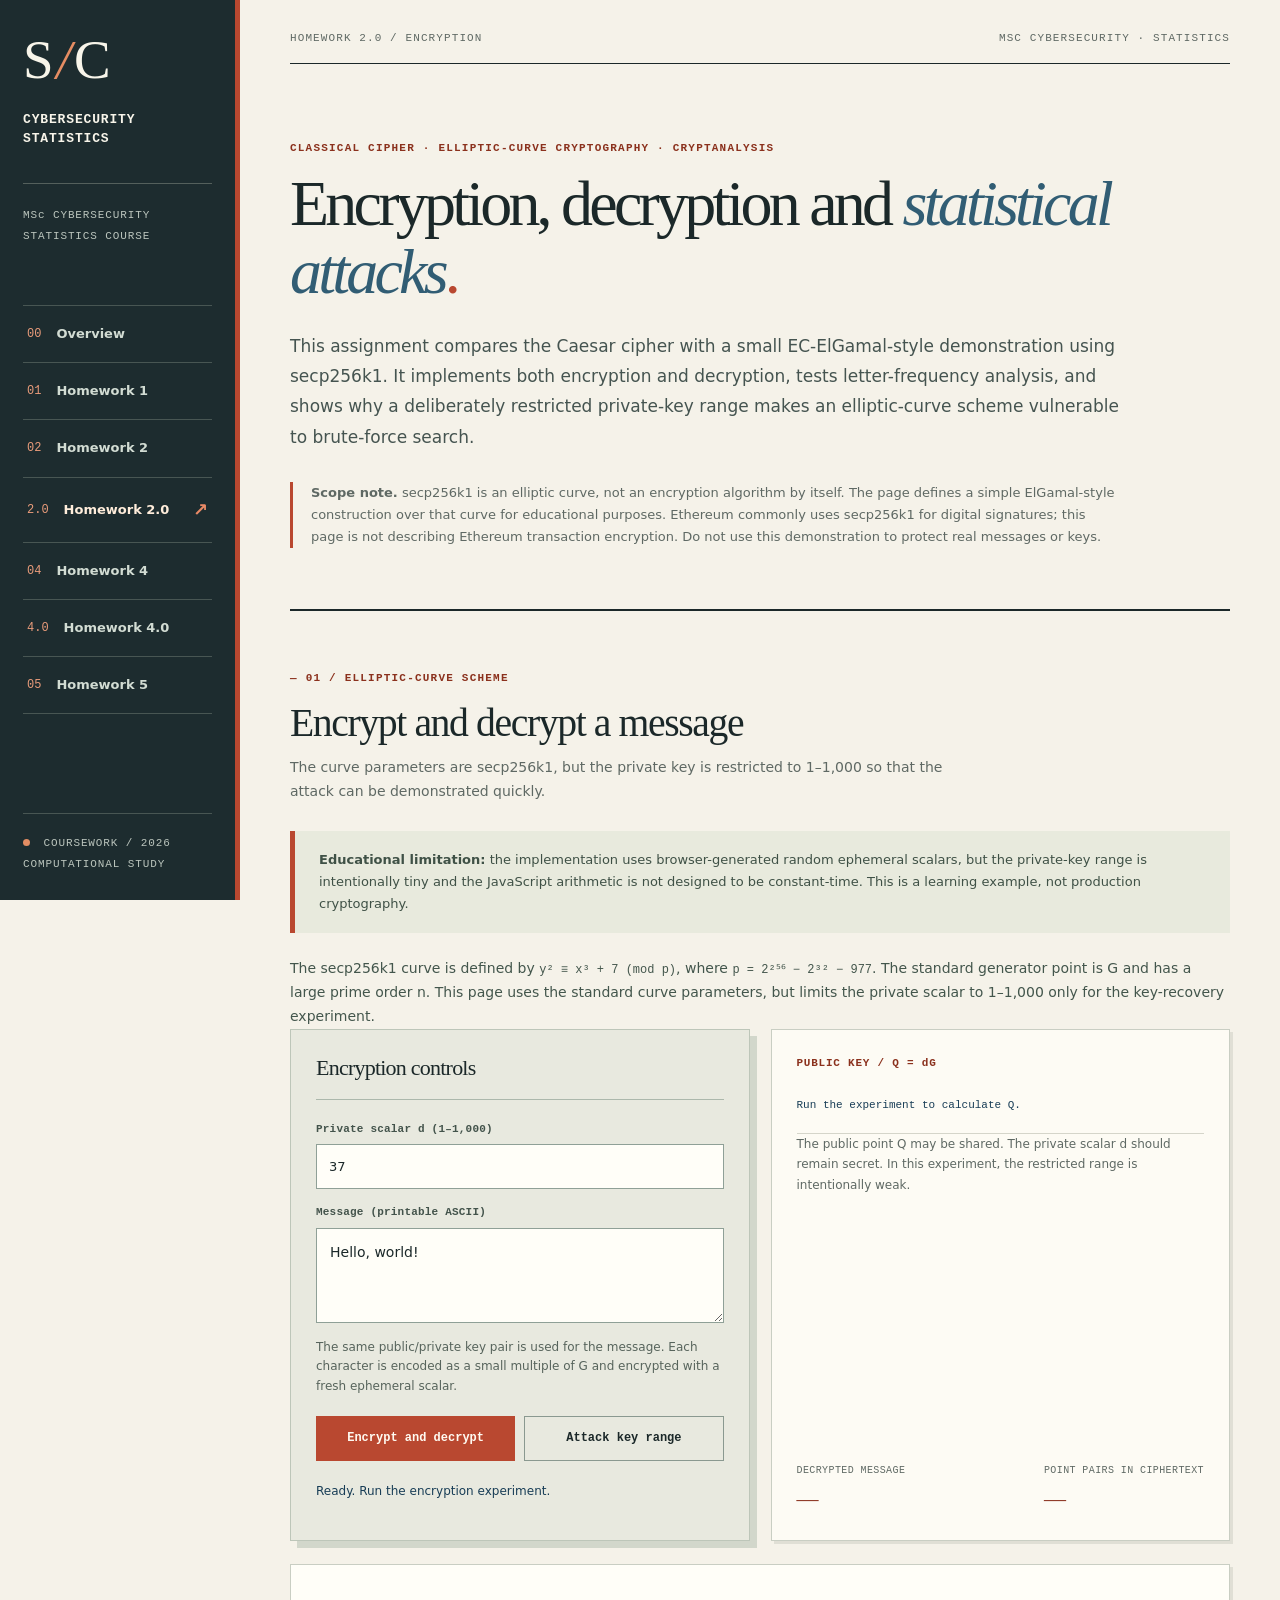
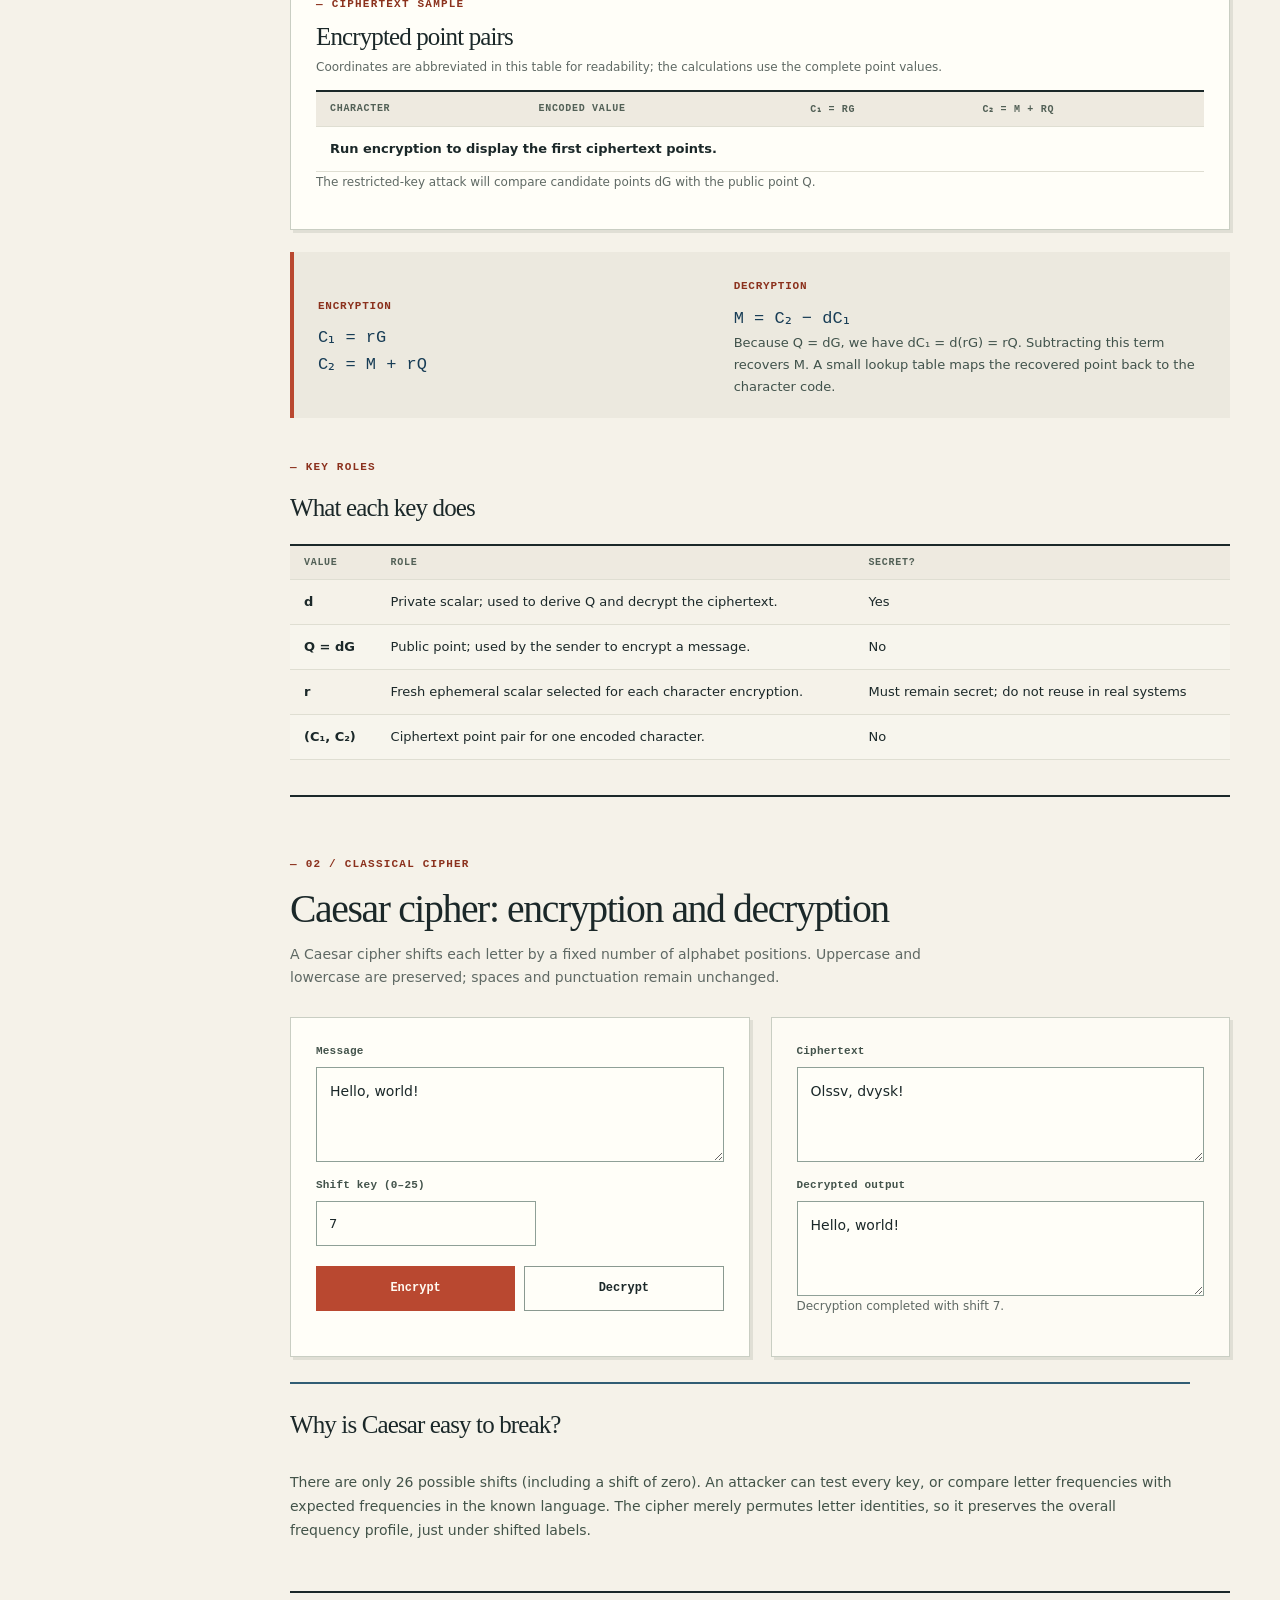
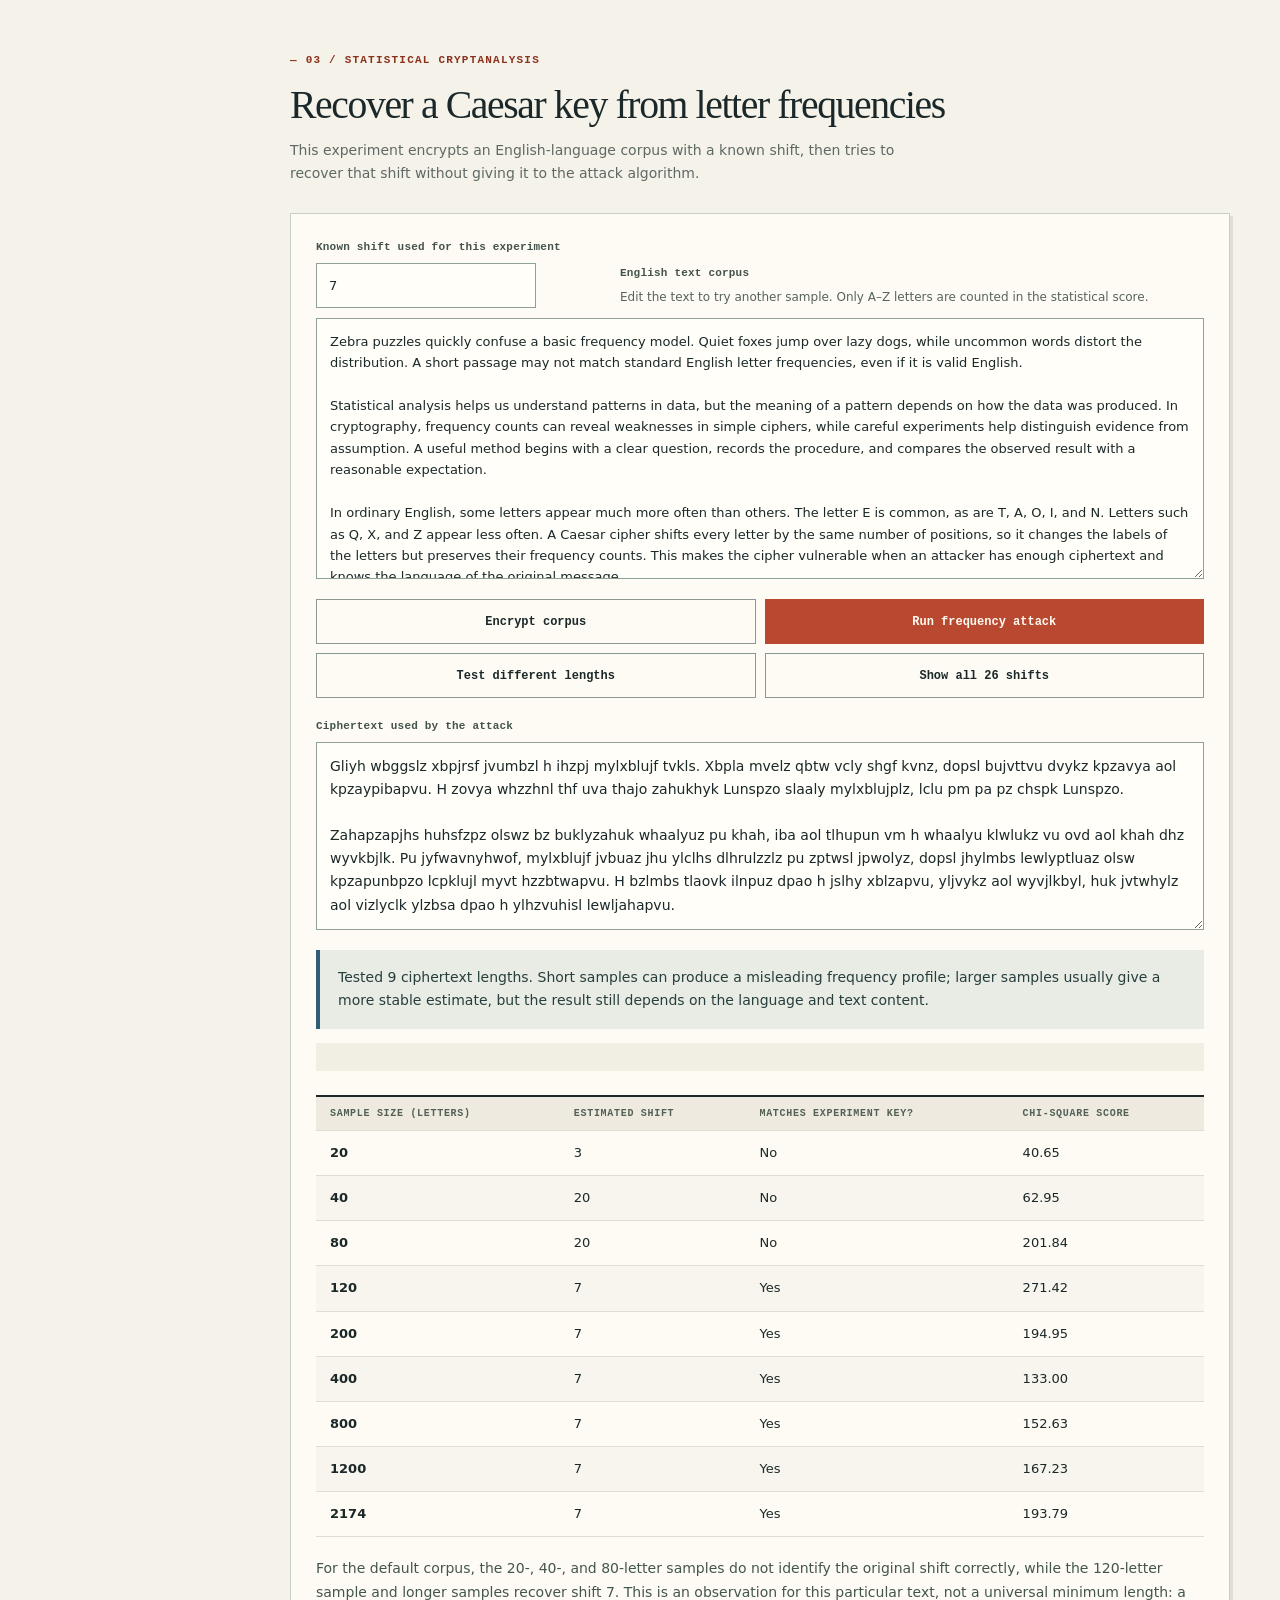
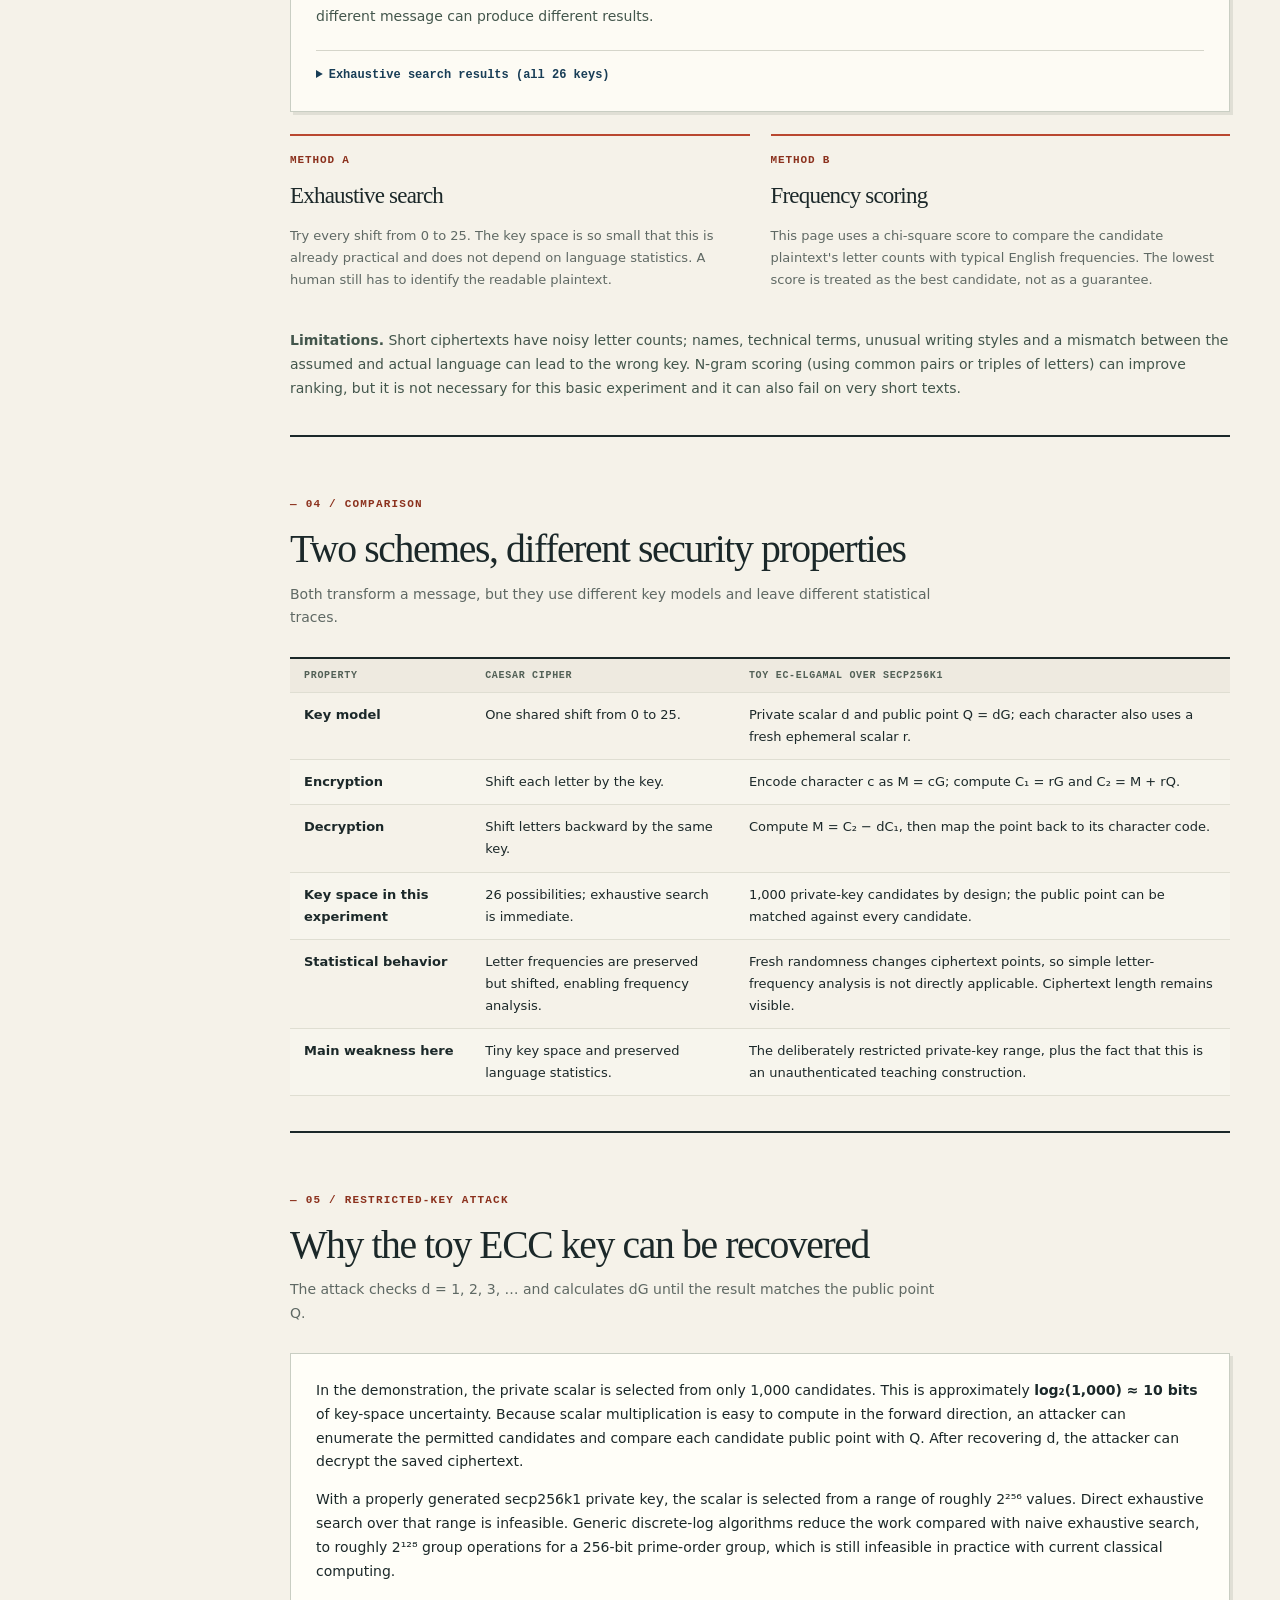
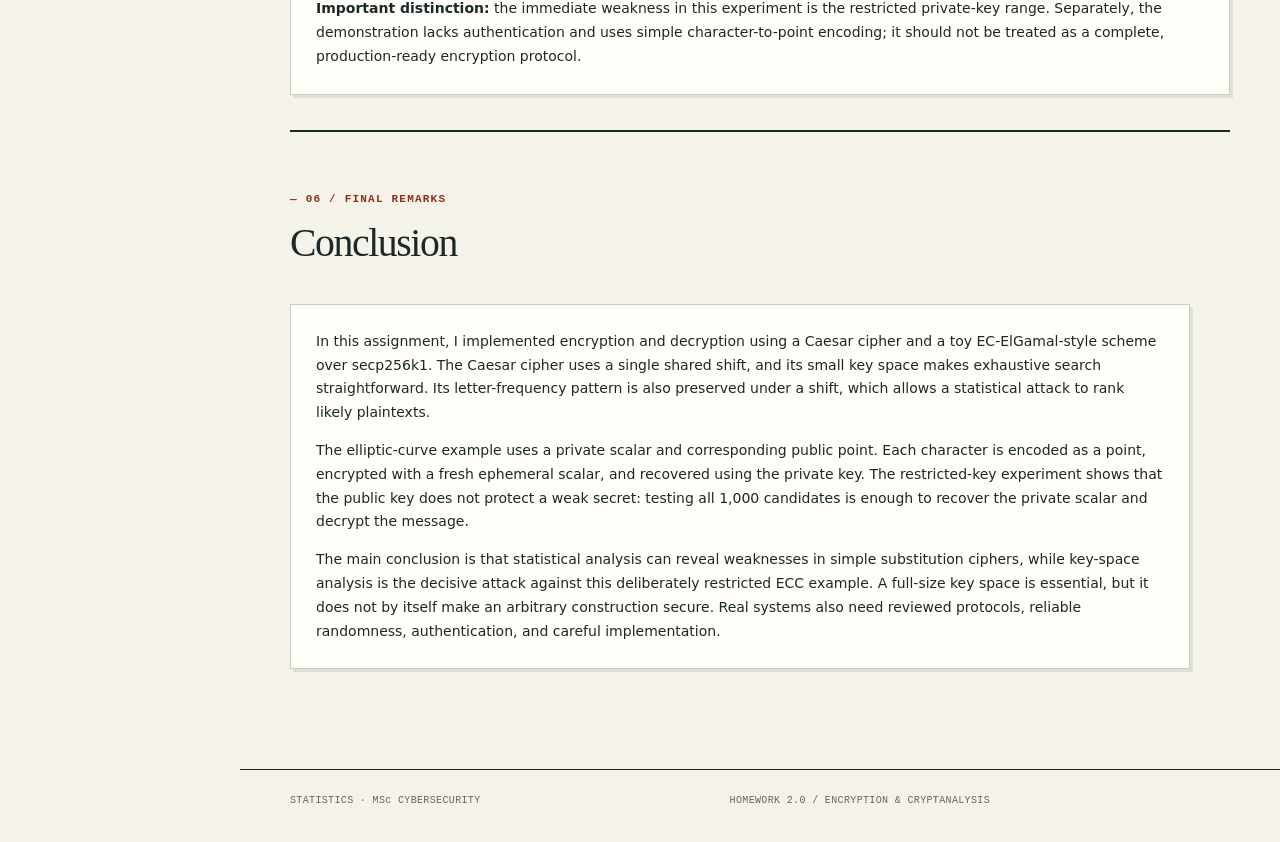
==== commit 19c893c2: "Homework 5" ====
--- a/homework2-0.html
+++ b/homework2-0.html
@@ -21,6 +21,15 @@
     <a href="homework1.html"><span class="railNum">01</span> Homework 1</a>
     <a href="homework2.html"><span class="railNum">02</span> Homework 2</a>
     <a class="isCurrent" href="homework2-0.html"><span class="railNum">2.0</span> Homework 2.0</a>
+    <a href="homework4.html">
+  <span class="railNum">04</span> Homework 4
+    </a>
+    <a href="homework4-0.html">
+      <span class="railNum">4.0</span> Homework 4.0
+    </a>
+   <a href="homework5.html">
+   <span class="railNum">05</span> Homework 5
+   </a>
   </nav>
   <div class="railFoot"><span class="railDot" aria-hidden="true"></span> COURSEWORK / 2026<br>COMPUTATIONAL STUDY</div>
 </header>
